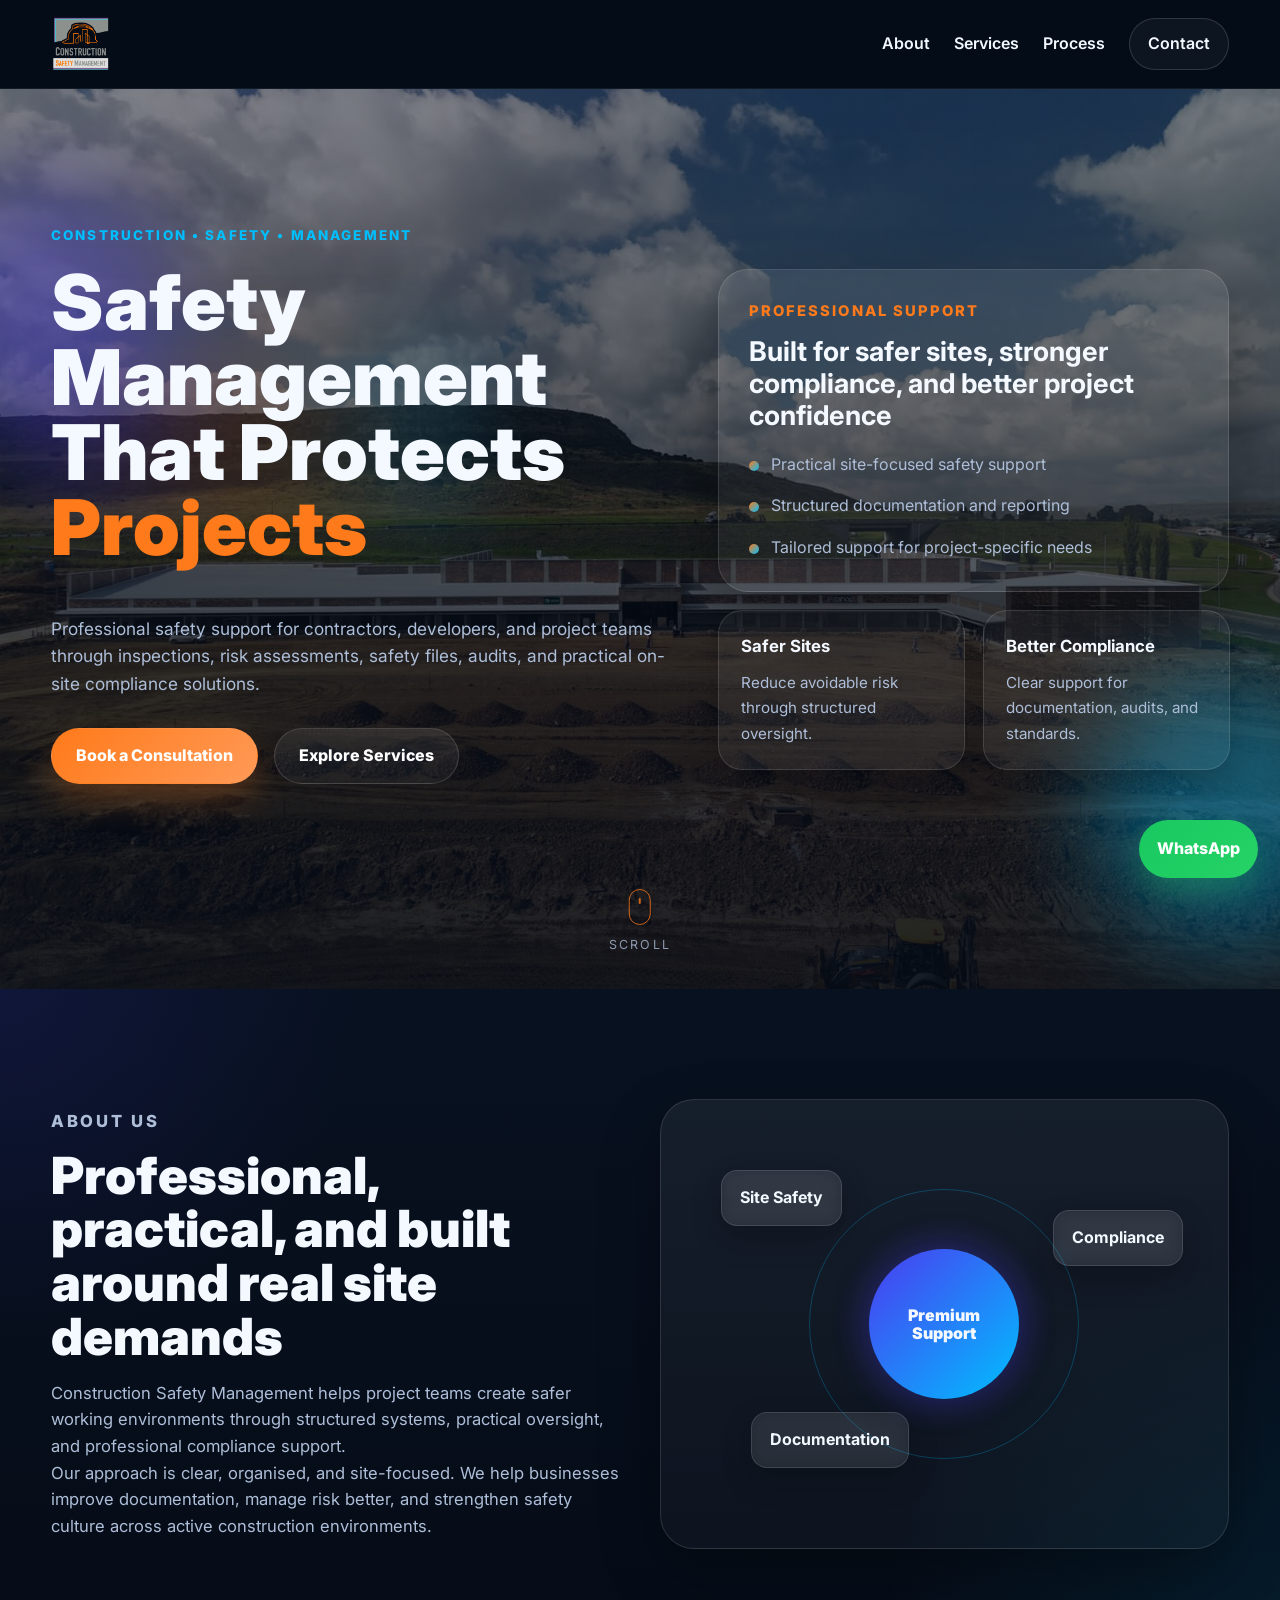
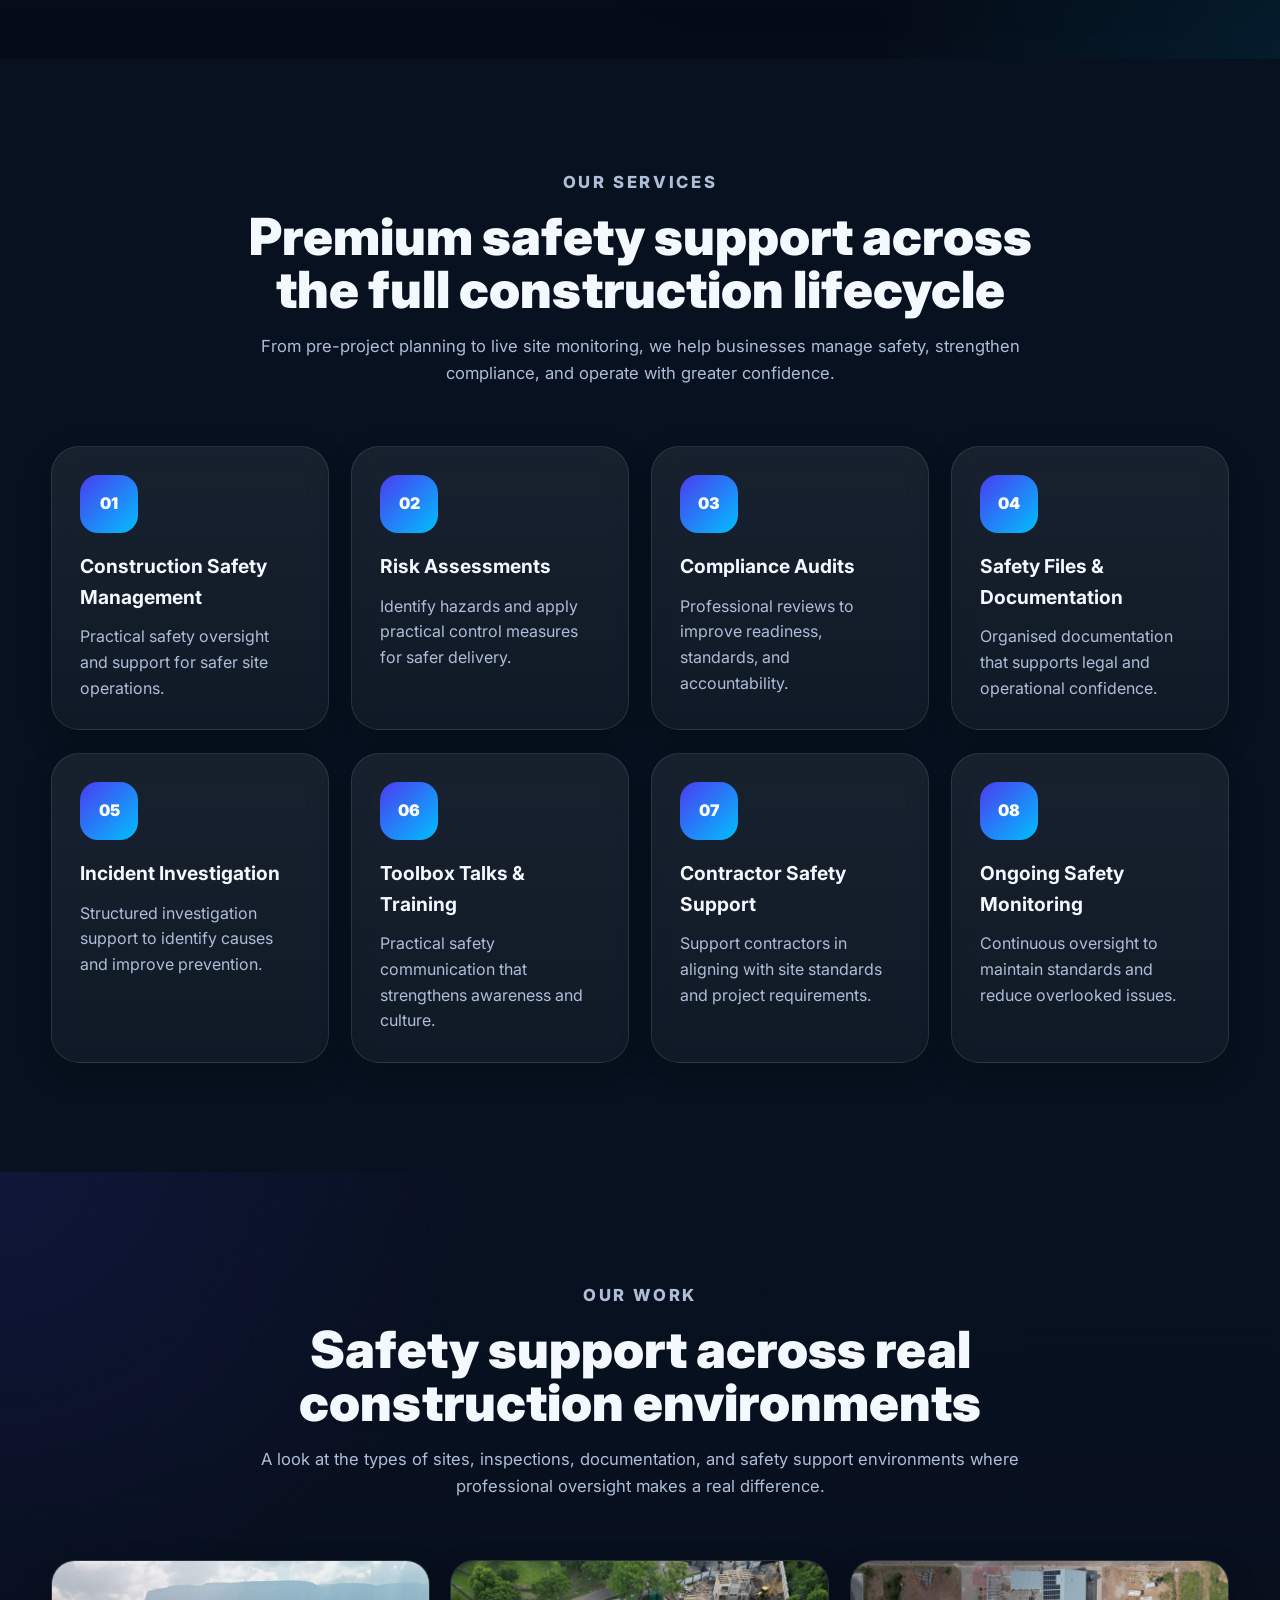
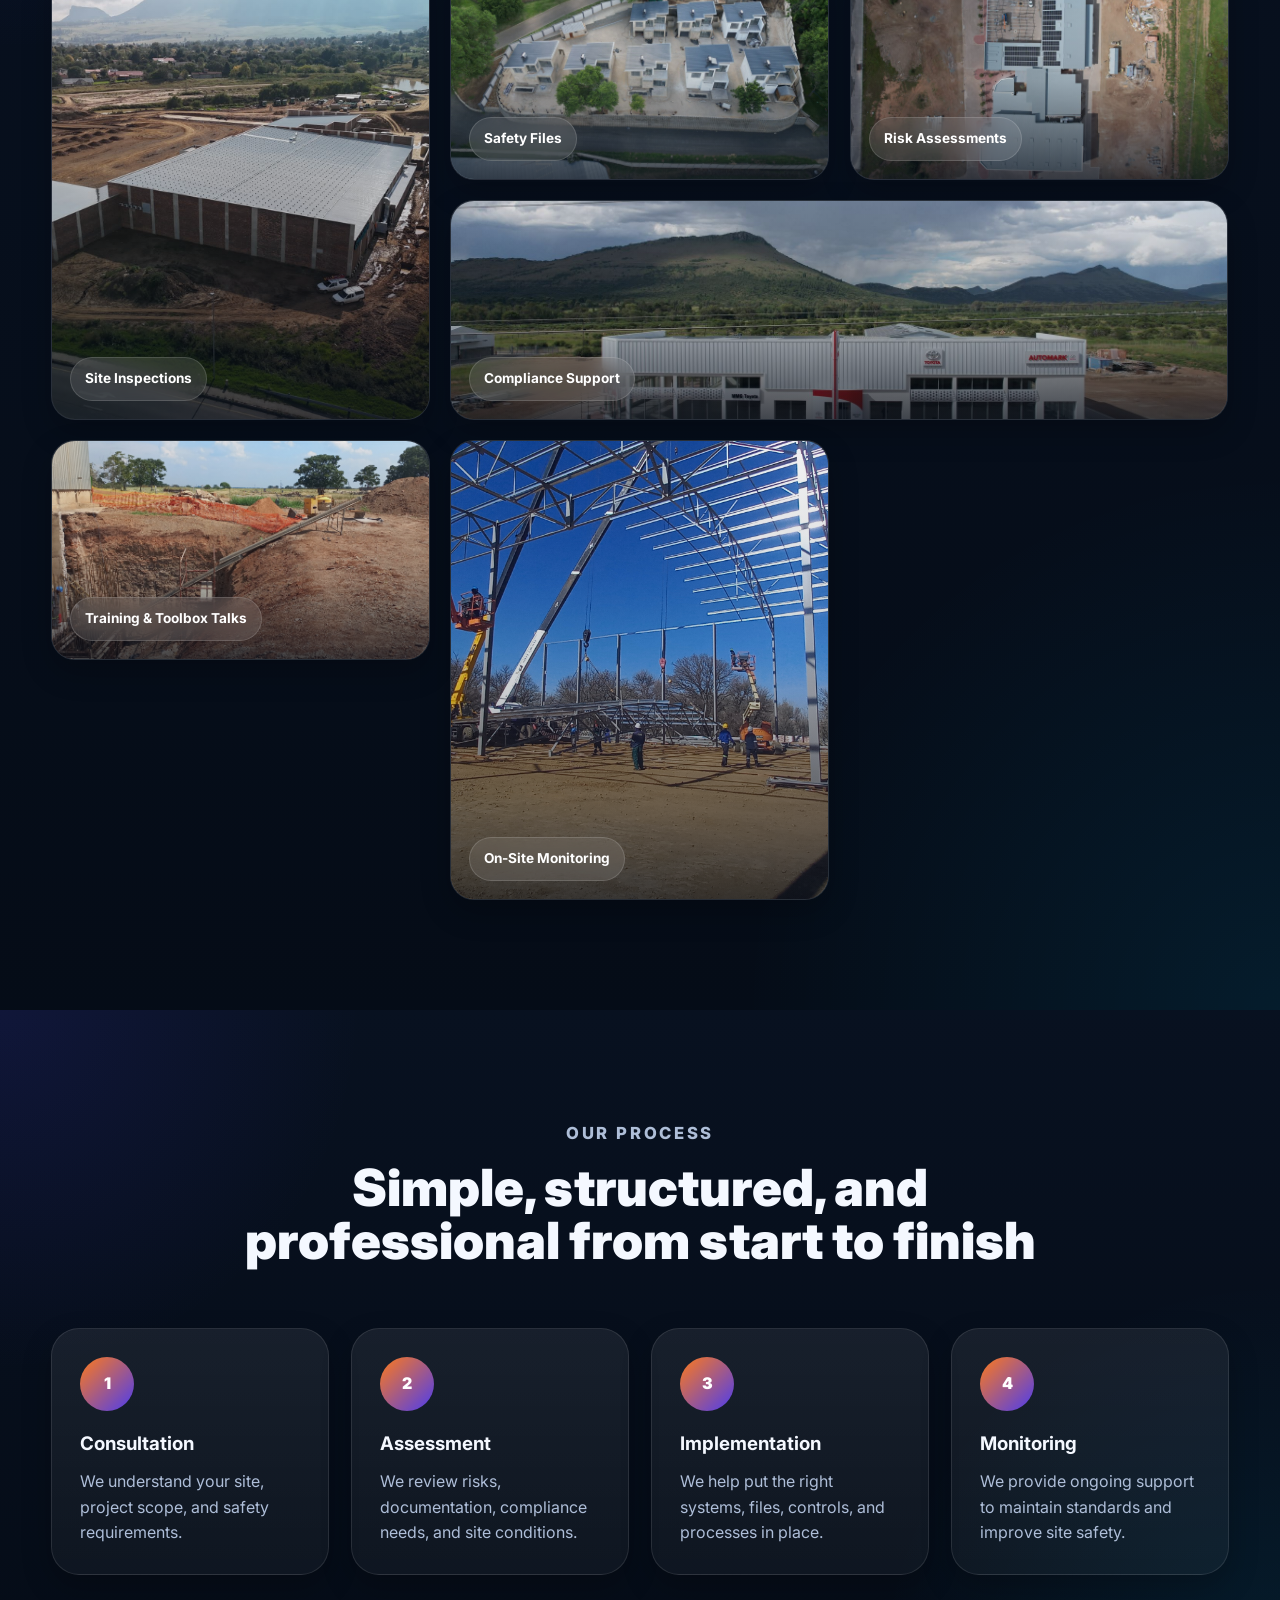
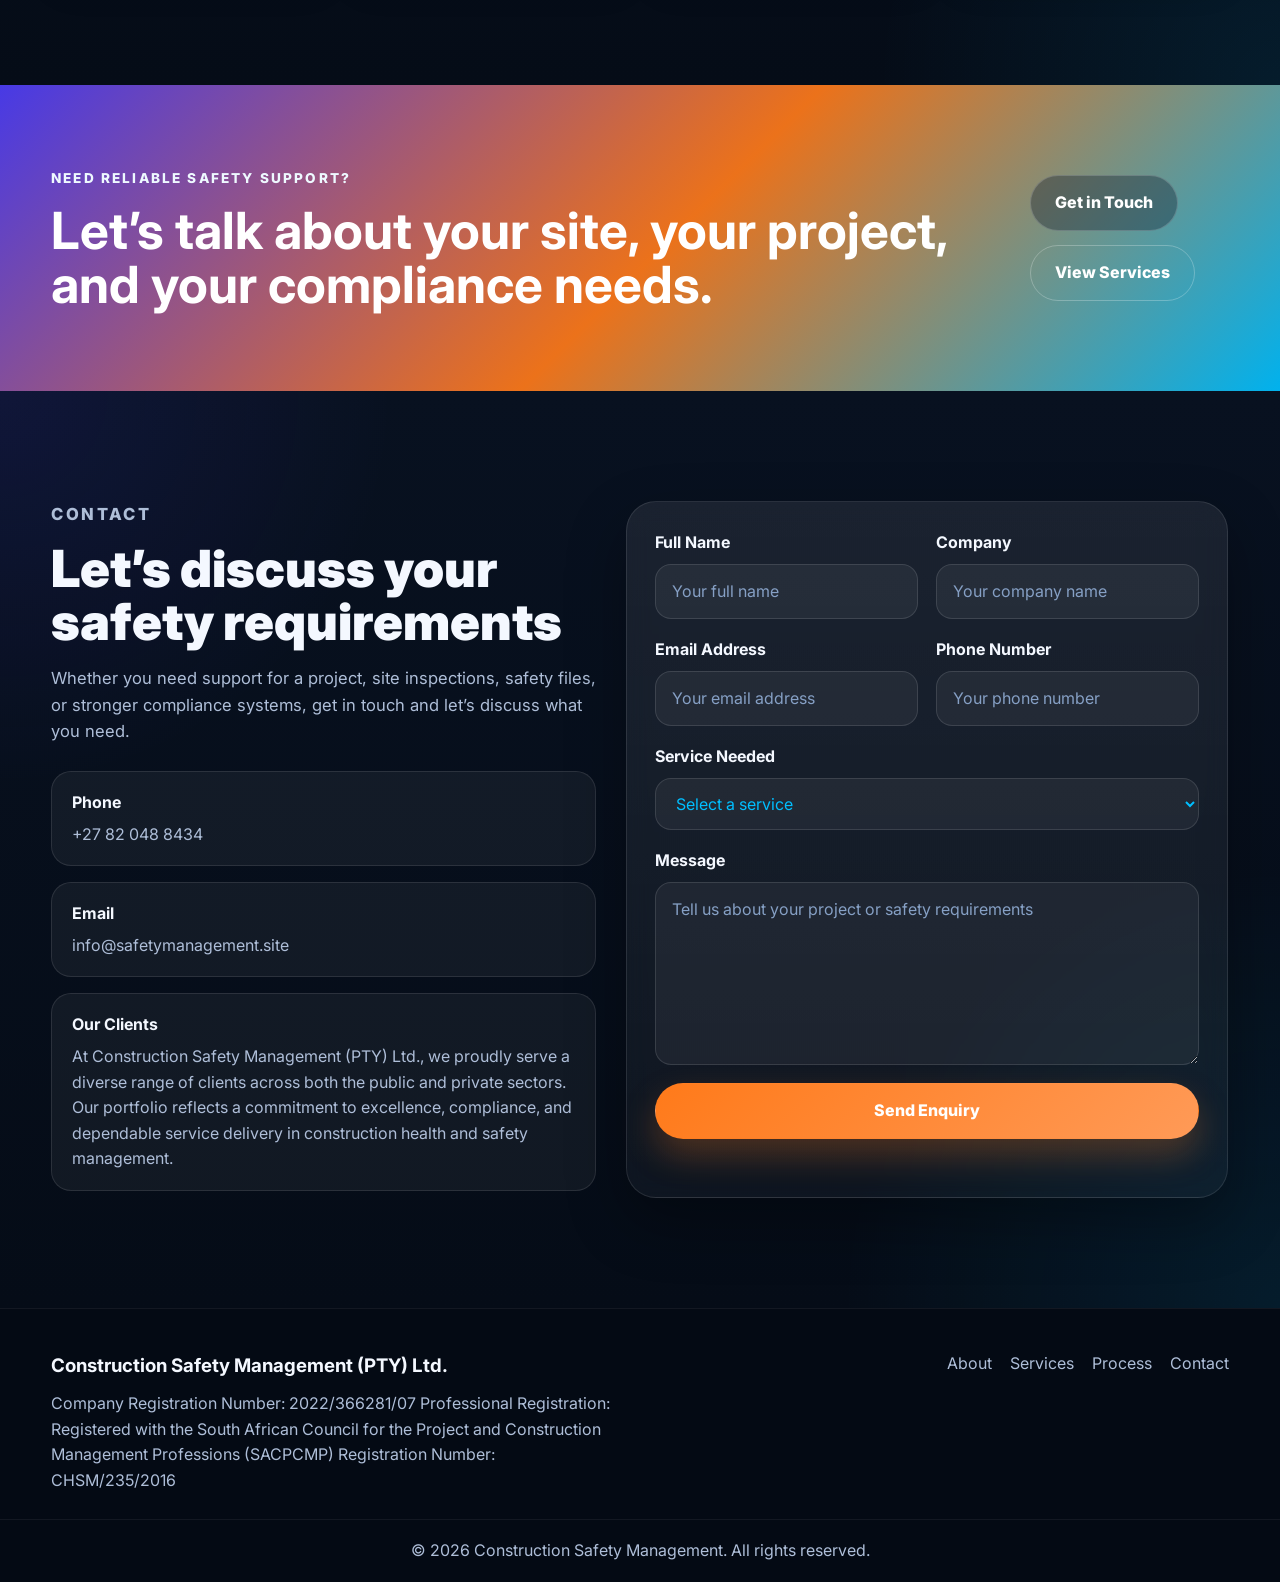
==== index.html @ ec93b706 "Initial website upload" ====
<!DOCTYPE html>
<html lang="en">
<head>
  <!-- =========================================
       BASIC META / SEO
  ========================================== -->
  <meta charset="UTF-8" />
  <meta name="viewport" content="width=device-width, initial-scale=1.0" />

  <title>Construction Safety Management | Professional Safety Support</title>
  <meta
    name="description"
    content="Professional construction safety management, compliance support, risk assessments, audits, safety files, and on-site safety services."
  />
  <meta name="robots" content="index, follow" />

  <meta property="og:title" content="Construction Safety Management" />
  <meta
    property="og:description"
    content="Professional safety support for safer sites, better compliance, and stronger project confidence."
  />
  <meta property="og:type" content="website" />
  <meta property="og:image" content="images/example1.jpg" />

  <meta name="twitter:card" content="summary_large_image" />
  <meta name="twitter:title" content="Construction Safety Management" />
  <meta
    name="twitter:description"
    content="Professional safety support for safer sites, better compliance, and stronger project confidence."
  />
  <meta name="twitter:image" content="images/example1.jpg" />

  <!-- =========================================
       FONTS
  ========================================== -->
  <link rel="preconnect" href="https://fonts.googleapis.com" />
  <link rel="preconnect" href="https://fonts.gstatic.com" crossorigin />
  <link
    href="https://fonts.googleapis.com/css2?family=Inter:wght@400;500;600;700;800;900&display=swap"
    rel="stylesheet"
  />

  <!-- =========================================
       CSS FILES
  ========================================== -->
  <link rel="stylesheet" href="css/base.css" />
  <link rel="stylesheet" href="css/navbar.css" />
  <link rel="stylesheet" href="css/hero.css" />
  <link rel="stylesheet" href="css/sections.css" />
  <link rel="stylesheet" href="css/services.css" />
  <link rel="stylesheet" href="css/contact.css" />
  <link rel="stylesheet" href="css/footer.css" />
</head>
<body>

  <!-- =========================================
       PAGE SCROLL PROGRESS
  ========================================== -->
  <div class="scroll-progress" id="scrollProgress"></div>

  <!-- =========================================
       BACK TO TOP BUTTON
  ========================================== -->
  <button id="backToTop" class="back-to-top" aria-label="Back to top">↑</button>

  <!-- =========================================
       WHATSAPP BUTTON
       CHANGE NUMBER BELOW
  ========================================== -->
  <a
    href="https://wa.me/270000000000"
    class="whatsapp-float"
    target="_blank"
    rel="noopener noreferrer"
    aria-label="Chat on WhatsApp"
  >
    WhatsApp
  </a>

  <!-- =========================================
       NAVBAR
  ========================================== -->
  <header class="navbar">
    <div class="container nav-inner">
      <a href="#home" class="logo">
        <!-- Change to your real logo -->
        <img src="images/logo1.jpg" alt="Construction Safety Management Logo" />
      </a>

      <button class="menu-toggle" aria-label="Open menu">
        <span></span>
        <span></span>
        <span></span>
      </button>

      <nav class="nav-menu">
        <a href="#about">About</a>
        <a href="#services">Services</a>
        <a href="#process">Process</a>
        <a href="#contact" class="nav-cta">Contact</a>
      </nav>
    </div>
  </header>

  <!-- =========================================
       HERO
  ========================================== -->
  <section id="home" class="hero">
    <!-- You can replace hero image later -->
    <img src="images/example13.jpg" class="hero-bg" alt="" />

    <div class="hero-overlay"></div>
    <div class="hero-grid-lines"></div>
    <div class="hero-glow hero-glow-1"></div>
    <div class="hero-glow hero-glow-2"></div>

    <div class="container hero-layout">
      <div class="hero-content reveal-up">
        <p class="hero-eyebrow">Construction • Safety • Management</p>

        <h1 class="hero-title">
        Safety Management That Protects
        <span class="rotate-word-wrap">
            <span class="rotate-word active">People</span>
            <span class="rotate-word">Projects</span>
            <span class="rotate-word">Compliance</span>
            <span class="rotate-word">Standards</span>
        </span>
        </h1>

        <p class="hero-subtitle">
          Professional safety support for contractors, developers, and project teams
          through inspections, risk assessments, safety files, audits, and practical
          on-site compliance solutions.
        </p>

        <div class="hero-actions">
          <a href="#contact" class="btn btn-primary">Book a Consultation</a>
          <a href="#services" class="btn btn-secondary">Explore Services</a>
        </div>
      </div>

      <div class="hero-side reveal-up delay-1">
        <div class="hero-card floating-card">
          <p class="mini-label">Professional support</p>
          <h3>Built for safer sites, stronger compliance, and better project confidence</h3>

          <div class="hero-card-list">
            <div class="hero-card-item">
              <span class="dot"></span>
              <p>Practical site-focused safety support</p>
            </div>
            <div class="hero-card-item">
              <span class="dot"></span>
              <p>Structured documentation and reporting</p>
            </div>
            <div class="hero-card-item">
              <span class="dot"></span>
              <p>Tailored support for project-specific needs</p>
            </div>
          </div>
        </div>

        <div class="hero-mini-cards">
          <div class="mini-card reveal-up delay-2">
            <strong>Safer Sites</strong>
            <span>Reduce avoidable risk through structured oversight.</span>
          </div>

          <div class="mini-card reveal-up delay-3">
            <strong>Better Compliance</strong>
            <span>Clear support for documentation, audits, and standards.</span>
          </div>
        </div>
      </div>
    </div>

    <!-- Scroll indicator -->
    <div class="scroll-indicator">
      <div class="mouse">
        <span class="wheel"></span>
      </div>
      <span class="scroll-text">Scroll</span>
    </div>
  </section>

  <!-- =========================================
       TRUST STRIP
  ========================================== -->


  <!-- =========================================
       ABOUT
  ========================================== -->
  <section id="about" class="section section-dark">
    <div class="container two-col">
      <div class="text-col reveal-left">
        <p class="section-tag">About Us</p>
        <h2>Professional, practical, and built around real site demands</h2>
        <p>
          Construction Safety Management helps project teams create safer working
          environments through structured systems, practical oversight, and
          professional compliance support.
        </p>
        <p>
          Our approach is clear, organised, and site-focused. We help businesses
          improve documentation, manage risk better, and strengthen safety culture
          across active construction environments.
        </p>
      </div>

      <div class="visual-col reveal-right">
        <div class="about-visual">
          <div class="visual-ring"></div>
          <div class="visual-card visual-card-1">Site Safety</div>
          <div class="visual-card visual-card-2">Compliance</div>
          <div class="visual-card visual-card-3">Documentation</div>
          <div class="visual-core">Premium<br />Support</div>
        </div>
      </div>
    </div>
  </section>

  <!-- =========================================
       SERVICES
  ========================================== -->
  <section id="services" class="section">
    <div class="container">
      <div class="section-heading center reveal-up">
        <p class="section-tag">Our Services</p>
        <h2>Premium safety support across the full construction lifecycle</h2>
        <p>
          From pre-project planning to live site monitoring, we help businesses
          manage safety, strengthen compliance, and operate with greater confidence.
        </p>
      </div>

      <div class="services-grid">
        <article class="service-card reveal-up tilt-card">
          <div class="service-number">01</div>
          <h3>Construction Safety Management</h3>
          <p>Practical safety oversight and support for safer site operations.</p>
        </article>

        <article class="service-card reveal-up delay-1 tilt-card">
          <div class="service-number">02</div>
          <h3>Risk Assessments</h3>
          <p>Identify hazards and apply practical control measures for safer delivery.</p>
        </article>

        <article class="service-card reveal-up delay-2 tilt-card">
          <div class="service-number">03</div>
          <h3>Compliance Audits</h3>
          <p>Professional reviews to improve readiness, standards, and accountability.</p>
        </article>

        <article class="service-card reveal-up delay-3 tilt-card">
          <div class="service-number">04</div>
          <h3>Safety Files & Documentation</h3>
          <p>Organised documentation that supports legal and operational confidence.</p>
        </article>

        <article class="service-card reveal-up">
          <div class="service-number">05</div>
          <h3>Incident Investigation</h3>
          <p>Structured investigation support to identify causes and improve prevention.</p>
        </article>

        <article class="service-card reveal-up delay-1">
          <div class="service-number">06</div>
          <h3>Toolbox Talks & Training</h3>
          <p>Practical safety communication that strengthens awareness and culture.</p>
        </article>

        <article class="service-card reveal-up delay-2">
          <div class="service-number">07</div>
          <h3>Contractor Safety Support</h3>
          <p>Support contractors in aligning with site standards and project requirements.</p>
        </article>

        <article class="service-card reveal-up delay-3">
          <div class="service-number">08</div>
          <h3>Ongoing Safety Monitoring</h3>
          <p>Continuous oversight to maintain standards and reduce overlooked issues.</p>
        </article>
      </div>
    </div>
  </section>

    <!-- =========================================
       GALLERY
  ========================================== -->
<section class="section section-dark" id="projects">
  <div class="container">

    <div class="section-heading center reveal-up">
      <p class="section-tag">Our Work</p>
      <h2>Safety support across real construction environments</h2>
      <p>
        A look at the types of sites, inspections, documentation, and safety support
        environments where professional oversight makes a real difference.
      </p>
    </div>

    <div class="masonry-gallery">

      <div class="masonry-item masonry-tall reveal-up">
        <img src="images/project1.jpg" alt="Construction site safety inspection" />
        <div class="masonry-overlay">
          <span>Site Inspections</span>
        </div>
      </div>

      <div class="masonry-item reveal-up delay-1">
        <img src="images/project2.jpg" alt="Safety file and compliance documentation" />
        <div class="masonry-overlay">
          <span>Safety Files</span>
        </div>
      </div>

      <div class="masonry-item reveal-up delay-2">
        <img src="images/project3.jpg" alt="Risk assessment review on site" />
        <div class="masonry-overlay">
          <span>Risk Assessments</span>
        </div>
      </div>

      <div class="masonry-item masonry-wide reveal-up delay-1">
        <img src="images/project4.jpg" alt="On-site compliance support" />
        <div class="masonry-overlay">
          <span>Compliance Support</span>
        </div>
      </div>

      <div class="masonry-item reveal-up delay-2">
        <img src="images/project5.jpg" alt="Toolbox talk and safety briefing" />
        <div class="masonry-overlay">
          <span>Training & Toolbox Talks</span>
        </div>
      </div>

      <div class="masonry-item masonry-tall reveal-up delay-3">
        <img src="images/project6.jpg" alt="Construction site safety monitoring" />
        <div class="masonry-overlay">
          <span>On-Site Monitoring</span>
        </div>
      </div>

    </div>

  </div>
</section>
<!-- =========================================
     IMAGE LIGHTBOX
========================================== -->
<div class="lightbox" id="lightbox">
  <button class="lightbox-close" id="lightboxClose" aria-label="Close image">
    &times;
  </button>

  <div class="lightbox-content">
    <img id="lightboxImage" src="" alt="Expanded project image" />
  </div>
</div>


  <!-- =========================================
       PROCESS
  ========================================== -->
  <section id="process" class="section section-dark">
    <div class="container">
      <div class="section-heading center reveal-up">
        <p class="section-tag">Our Process</p>
        <h2>Simple, structured, and professional from start to finish</h2>
      </div>

      <div class="process-grid">
        <article class="process-card reveal-up">
          <span class="process-step">1</span>
          <h3>Consultation</h3>
          <p>We understand your site, project scope, and safety requirements.</p>
        </article>

        <article class="process-card reveal-up delay-1">
          <span class="process-step">2</span>
          <h3>Assessment</h3>
          <p>We review risks, documentation, compliance needs, and site conditions.</p>
        </article>

        <article class="process-card reveal-up delay-2">
          <span class="process-step">3</span>
          <h3>Implementation</h3>
          <p>We help put the right systems, files, controls, and processes in place.</p>
        </article>

        <article class="process-card reveal-up delay-3">
          <span class="process-step">4</span>
          <h3>Monitoring</h3>
          <p>We provide ongoing support to maintain standards and improve site safety.</p>
        </article>
      </div>
    </div>
  </section>

  <!-- =========================================
       CTA BAND
  ========================================== -->
  <section class="cta-band">
    <div class="container cta-inner">
      <div class="reveal-left">
        <p class="section-tag light">Need reliable safety support?</p>
        <h2>Let’s talk about your site, your project, and your compliance needs.</h2>
      </div>

      <div class="cta-buttons reveal-right">
        <a href="#contact" class="btn btn-dark">Get in Touch</a>
        <a href="#services" class="btn btn-outline-light">View Services</a>
      </div>
    </div>
  </section>

  <!-- =========================================
       CONTACT
  ========================================== -->
  <section id="contact" class="section section-dark">
    <div class="container contact-grid">
      <div class="contact-info reveal-left">
        <p class="section-tag">Contact</p>
        <h2>Let’s discuss your safety requirements</h2>
        <p>
          Whether you need support for a project, site inspections, safety files,
          or stronger compliance systems, get in touch and let’s discuss what you need.
        </p>

        <div class="contact-cards">
          <div class="contact-card">
            <strong>Phone</strong>
            <span>+27 82 048 8434</span>
          </div>
          <div class="contact-card">
            <strong>Email</strong>
            <span>info@safetymanagement.site</span>
          </div>
          <div class="contact-card">
            <strong>Our Clients</strong>
              <span>At Construction Safety Management (PTY) Ltd., 
                    we proudly serve a diverse range of clients across both the public and private sectors.
                    Our portfolio reflects a commitment to excellence, compliance, 
                    and dependable service delivery in construction health and safety management.
              </span>
          </div>
        </div>
      </div>

      <div class="contact-form-wrap reveal-right">
        <form
          class="contact-form"
          id="contactForm"
          action="https://formspree.io/f/mojkrkyk"
          method="POST"
        >
  <input
    type="hidden"
    name="_subject"
    value="New Website Enquiry - Construction Safety Management"
  />

  <input type="hidden" name="_language" value="en" />

  <input
    type="text"
    name="_gotcha"
    class="hidden-field"
    tabindex="-1"
    autocomplete="off"
  />
      <div class="form-row">
        <div class="form-group">
          <label for="name">Full Name</label>
          <input type="text" id="name" name="name" placeholder="Your full name" required />
        </div>

        <div class="form-group">
          <label for="company">Company</label>
          <input type="text" id="company" name="company" placeholder="Your company name" />
        </div>
      </div>

      <div class="form-row">
        <div class="form-group">
          <label for="email">Email Address</label>
          <input type="email" id="email" name="email" placeholder="Your email address" required />
        </div>

        <div class="form-group">
          <label for="phone">Phone Number</label>
          <input type="text" id="phone" name="phone" placeholder="Your phone number" />
        </div>
      </div>

      <div class="form-group">
        <label for="service">Service Needed</label>
        <select id="service" name="service">
          <option value="">Select a service</option>
          <option>Construction Safety Management</option>
          <option>Risk Assessment</option>
          <option>Compliance Audit</option>
          <option>Safety File Support</option>
          <option>Training / Toolbox Talks</option>
          <option>General Enquiry</option>
        </select>
      </div>

      <div class="form-group">
        <label for="message">Message</label>
        <textarea
          id="message"
          name="message"
          rows="6"
          placeholder="Tell us about your project or safety requirements"
          required
        ></textarea>
      </div>

      <button type="submit" class="btn btn-primary full-width" id="submitBtn">
        Send Enquiry
      </button>

      <p class="form-status" id="formStatus" aria-live="polite"></p>
    </form>
      </div>
    </div>
  </section>

  <!-- =========================================
       FOOTER
  ========================================== -->
  <footer class="site-footer">
    <div class="container footer-inner">
      <div>
        <h3>Construction Safety Management (PTY) Ltd.</h3>
        <p>
          Company Registration Number: 2022/366281/07
          Professional Registration: Registered with the South African Council for 
          the Project and Construction Management Professions (SACPCMP)
          Registration Number: CHSM/235/2016
        </p>
      </div>

      <div class="footer-links">
        <a href="#about">About</a>
        <a href="#services">Services</a>
        <a href="#process">Process</a>
        <a href="#contact">Contact</a>
      </div>
    </div>

    <div class="footer-bottom">
      <p>&copy; <span id="year"></span> Construction Safety Management. All rights reserved.</p>
    </div>
  </footer>

  <script src="script.js"></script>
</body>
</html>
---- css/base.css ----
/* =========================================
   RESET / ROOT / GLOBAL
========================================== */
* {
  margin: 0;
  padding: 0;
  box-sizing: border-box;
}

html {
  scroll-behavior: smooth;
}

:root {
  /* Brand palette */
  --indigo: #4b3cf0;
  --pumpkin: #ff7a1a;
  --deep-sky: #00bfff;

  /* Main colors */
  --bg-main: #07111f;
  --bg-dark: #050c17;
  --bg-soft: #0c1830;

  --text-main: #f4f8ff;
  --text-soft: #aebed8;
  --text-muted: #86a0c5;

  --border-soft: rgba(255, 255, 255, 0.12);
  --shadow-soft: 0 12px 30px rgba(0, 0, 0, 0.22);
  --shadow-lg: 0 24px 60px rgba(0, 0, 0, 0.32);

  --radius-sm: 14px;
  --radius-md: 22px;
  --radius-lg: 30px;

  --container-width: 1220px;
}

body {
  font-family: "Inter", sans-serif;
  background: var(--bg-main);
  color: var(--text-main);
  line-height: 1.6;
  overflow-x: hidden;
}

img {
  display: block;
  max-width: 100%;
}

a {
  text-decoration: none;
  color: inherit;
}

button,
input,
textarea,
select {
  font: inherit;
}

.container {
  width: min(92%, var(--container-width));
  margin: 0 auto;
}

.section {
  padding: 110px 0;
  position: relative;
}

.section-dark {
  background:
    radial-gradient(circle at top left, rgba(75, 60, 240, 0.12), transparent 25%),
    radial-gradient(circle at bottom right, rgba(0, 191, 255, 0.09), transparent 28%),
    linear-gradient(180deg, #081120 0%, #050c17 100%);
}

.section-tag {
  display: inline-block;
  margin-bottom: 14px;
  font-size: 0.85rem;
  font-weight: 800;
  letter-spacing: 0.16em;
  text-transform: uppercase;
  color: var(--deep-sky);
}

.section-tag.light {
  color: #eef9ff;
}

.section-heading {
  max-width: 820px;
  margin-bottom: 60px;
}

.section-heading.center {
  text-align: center;
  margin-left: auto;
  margin-right: auto;
}

.section-heading h2,
.text-col h2,
.contact-info h2 {
  font-size: clamp(2.2rem, 4vw, 3.6rem);
  line-height: 1.05;
  margin-bottom: 16px;
  font-weight: 900;
}

.section-heading p,
.text-col p,
.contact-info p {
  color: var(--text-soft);
  font-size: 1.04rem;
}

.scroll-progress {
  position: fixed;
  inset: 0 auto auto 0;
  height: 4px;
  width: 0%;
  z-index: 2000;
  background: linear-gradient(90deg, var(--indigo), var(--pumpkin), var(--deep-sky));
}

/* =========================================
   PREMIUM BUTTONS
========================================== */
.btn {
  position: relative;
  display: inline-flex;
  align-items: center;
  justify-content: center;
  min-height: 56px;
  padding: 0 24px;
  border-radius: 999px;
  font-weight: 800;
  border: 1px solid transparent;
  transition: all 0.28s ease;
  cursor: pointer;
  overflow: hidden;
}

.btn-primary {
  background: linear-gradient(135deg, var(--pumpkin), #ff9a57);
  color: #fff;
  box-shadow: 0 16px 34px rgba(255, 122, 26, 0.26);
}

.btn-primary:hover {
  transform: translateY(-3px);
  box-shadow: 0 22px 44px rgba(255, 122, 26, 0.35);
}

.btn-secondary {
  background: linear-gradient(180deg, rgba(255,255,255,0.08), rgba(255,255,255,0.03));
  border-color: rgba(255,255,255,0.14);
  color: #fff;
}

.btn-secondary:hover {
  transform: translateY(-3px);
  border-color: rgba(0,191,255,0.4);
  box-shadow: 0 12px 28px rgba(0, 191, 255, 0.12);
}

.btn-dark {
  background: rgba(10, 20, 40, 0.34);
  border-color: rgba(255,255,255,0.18);
  color: #fff;
}

.btn-dark:hover {
  transform: translateY(-3px);
  background: rgba(10, 20, 40, 0.52);
}

.btn-outline-light {
  background: transparent;
  border-color: rgba(255,255,255,0.25);
  color: #fff;
}

.btn-outline-light:hover {
  transform: translateY(-3px);
  background: rgba(255,255,255,0.08);
}

.full-width {
  width: 100%;
}

/* =========================================
   FLOATING BUTTONS
========================================== */
.whatsapp-float {
  position: fixed;
  right: 22px;
  bottom: 22px;
  z-index: 999;
  min-height: 58px;
  padding: 0 18px;
  border-radius: 999px;
  display: inline-flex;
  align-items: center;
  justify-content: center;
  font-weight: 800;
  color: #fff;
  background: linear-gradient(135deg, #19c860, #25d366);
  box-shadow: 0 14px 30px rgba(37, 211, 102, 0.28);
  transition: 0.25s ease;
}

.whatsapp-float:hover {
  transform: translateY(-4px) scale(1.03);
}

.back-to-top {
  position: fixed;
  right: 22px;
  bottom: 92px;
  width: 50px;
  height: 50px;
  border: none;
  border-radius: 50%;
  background: linear-gradient(135deg, var(--indigo), var(--deep-sky));
  color: white;
  font-size: 1.2rem;
  cursor: pointer;
  z-index: 998;
  box-shadow: 0 14px 30px rgba(75, 60, 240, 0.28);
  opacity: 0;
  visibility: hidden;
  transform: translateY(10px);
  transition: 0.25s ease;
}

.back-to-top.show {
  opacity: 1;
  visibility: visible;
  transform: translateY(0);
}

.back-to-top:hover {
  transform: translateY(-3px);
}

/* =========================================
   REVEAL ANIMATIONS
========================================== */
.reveal-up,
.reveal-left,
.reveal-right {
  opacity: 0;
  transition: transform 0.8s ease, opacity 0.8s ease;
  will-change: transform, opacity;
}

.reveal-up {
  transform: translateY(40px);
}

.reveal-left {
  transform: translateX(-40px);
}

.reveal-right {
  transform: translateX(40px);
}

.reveal-up.show,
.reveal-left.show,
.reveal-right.show {
  opacity: 1;
  transform: translate(0, 0);
}

.delay-1 { transition-delay: 0.08s; }
.delay-2 { transition-delay: 0.16s; }
.delay-3 { transition-delay: 0.24s; }
.delay-4 { transition-delay: 0.32s; }
.delay-5 { transition-delay: 0.40s; }

@media (max-width: 820px) {
  .section {
    padding: 90px 0;
  }

  .whatsapp-float {
    right: 16px;
    bottom: 16px;
  }

  .back-to-top {
    right: 16px;
    bottom: 84px;
  }
}
---- css/navbar.css ----
/* =========================================
   NAVBAR
========================================== */
.navbar {
  position: sticky;
  top: 0;
  z-index: 1000;
  background: rgba(5, 12, 23, 0.72);
  backdrop-filter: blur(16px);
  border-bottom: 1px solid rgba(255,255,255,0.06);
}

.nav-inner {
  min-height: 88px;
  display: flex;
  align-items: center;
  justify-content: space-between;
  gap: 20px;
}

.logo img {
  height: 58px;
  width: auto;
  object-fit: contain;
}

.nav-menu {
  display: flex;
  align-items: center;
  gap: 24px;
}

.nav-menu a {
  font-weight: 600;
  color: var(--text-main);
  transition: 0.25s ease;
}

.nav-menu a:hover {
  color: var(--deep-sky);
}

.nav-cta {
  padding: 12px 18px;
  border-radius: 999px;
  border: 1px solid rgba(255,255,255,0.14);
  background: rgba(255,255,255,0.04);
}

.menu-toggle {
  display: none;
  width: 46px;
  height: 46px;
  border: none;
  background: transparent;
  cursor: pointer;
}

.menu-toggle span {
  display: block;
  width: 24px;
  height: 2px;
  background: white;
  margin: 5px auto;
  transition: 0.3s ease;
}

@media (max-width: 820px) {
  .menu-toggle {
    display: block;
  }

  .nav-menu {
    position: absolute;
    top: 88px;
    right: 4%;
    width: min(92vw, 320px);
    display: none;
    flex-direction: column;
    align-items: flex-start;
    padding: 18px;
    border-radius: 20px;
    background: rgba(5, 12, 23, 0.96);
    border: 1px solid rgba(255,255,255,0.12);
    box-shadow: var(--shadow-lg);
  }

  .nav-menu.active {
    display: flex;
  }

  .logo img {
    height: 50px;
  }
}
---- css/hero.css ----
/* =========================================
   HERO
========================================== */
.hero {
  position: relative;
  min-height: 100vh;
  overflow: hidden;
  background:
    radial-gradient(circle at 20% 15%, rgba(75, 60, 240, 0.24), transparent 22%),
    radial-gradient(circle at 80% 20%, rgba(255, 122, 26, 0.18), transparent 20%),
    radial-gradient(circle at 70% 75%, rgba(0, 191, 255, 0.15), transparent 24%),
    linear-gradient(180deg, #07111f 0%, #050c17 100%);
}

.hero-title {
  position: relative;
  font-size: clamp(3rem, 6vw, 5.5rem);
  line-height: 0.98;
  font-weight: 900;
  margin-bottom: 22px;
  max-width: 820px;
}

.hero-title::after {
  content: "";
  position: absolute;
  left: -20px;
  top: 20%;
  width: 70%;
  height: 60%;
  background: linear-gradient(
    90deg,
    rgba(75, 60, 240, 0.18),
    rgba(255, 122, 26, 0.16),
    rgba(0, 191, 255, 0.16)
  );
  filter: blur(42px);
  z-index: -1;
  animation: titleGlowMove 6s ease-in-out infinite alternate;
  pointer-events: none;
}

@keyframes titleGlowMove {
  0% {
    transform: translateX(0) translateY(0);
  }
  100% {
    transform: translateX(24px) translateY(-8px);
  }
}

.hero-bg {
  position: absolute;
  inset: 0;
  width: 100%;
  height: 100%;
  object-fit: cover;
  object-position: center;
  z-index: 0;
  opacity: 0.88;
  transform: scale(1.04);
}

.hero-overlay {
  position: absolute;
  inset: 0;
  z-index: 1;
  background:
    linear-gradient(180deg, rgba(5, 12, 23, 0.45), rgba(5, 12, 23, 0.88));
}

.hero-grid-lines {
  position: absolute;
  inset: 0;
  z-index: 2;
  background-image:
    linear-gradient(rgba(255,255,255,0.035) 1px, transparent 1px),
    linear-gradient(90deg, rgba(255,255,255,0.035) 1px, transparent 1px);
  background-size: 44px 44px;
  opacity: 0.14;
  pointer-events: none;
}

.hero-glow {
  position: absolute;
  border-radius: 50%;
  filter: blur(50px);
  opacity: 0.35;
  pointer-events: none;
  z-index: 2;
}

.hero-glow-1 {
  width: 260px;
  height: 260px;
  background: var(--indigo);
  top: 90px;
  left: -90px;
}

.hero-glow-2 {
  width: 280px;
  height: 280px;
  background: var(--deep-sky);
  right: -90px;
  bottom: 40px;
}

.hero-layout {
  position: relative;
  z-index: 3;
  min-height: 100vh;
  display: grid;
  grid-template-columns: 1.1fr 0.9fr;
  gap: 42px;
  align-items: center;
  padding-top: 50px;
  padding-bottom: 90px;
}

.hero-eyebrow {
  color: var(--deep-sky);
  font-size: 0.84rem;
  font-weight: 800;
  letter-spacing: 0.16em;
  text-transform: uppercase;
  margin-bottom: 18px;
}

.hero-title {
  font-size: clamp(3rem, 6vw, 5.5rem);
  line-height: 0.98;
  font-weight: 900;
  margin-bottom: 22px;
  max-width: 820px;
}

/* =========================================
   HERO WORD ROTATION
========================================== */

.rotate-word-wrap {
  position: relative;
  display: inline-block;
  min-width: 11ch;   /* prevents layout jumping */
  height: 1.2em;
  vertical-align: baseline;
}

.rotate-word {
  position: absolute;
  left: 0;
  top: 0;
  opacity: 0;
  transform: translateY(12px);
  transition: opacity 0.5s ease, transform 0.5s ease;
  color: var(--pumpkin);
  white-space: nowrap;
}

.rotate-word.active {
  opacity: 1;
  transform: translateY(0);
  .rotate-word.active {
  opacity: 1;
  transform: translateY(0);
  text-shadow: 0 0 14px rgba(255,122,26,0.4);
}
}

.hero-subtitle {
  max-width: 720px;
  color: var(--text-soft);
  font-size: 1.08rem;
  margin-bottom: 30px;
}

.hero-actions {
  display: flex;
  flex-wrap: wrap;
  gap: 16px;
  margin-bottom: 30px;
}

.hero-trust {
  display: flex;
  flex-wrap: wrap;
  gap: 12px;
}

.hero-trust span {
  padding: 10px 16px;
  border-radius: 999px;
  border: 1px solid rgba(255,255,255,0.12);
  background: rgba(255,255,255,0.05);
  color: var(--text-soft);
  font-size: 0.95rem;
  backdrop-filter: blur(8px);
}

.hero-side {
  display: grid;
  gap: 18px;
}

.hero-card,
.mini-card {
  backdrop-filter: blur(12px);
}

.hero-card {
  position: relative;
  overflow: hidden;
  background:
    linear-gradient(180deg, rgba(255,255,255,0.08), rgba(255,255,255,0.04));
  border: 1px solid rgba(255,255,255,0.12);
  border-radius: var(--radius-lg);
  padding: 30px;
  box-shadow: var(--shadow-lg);
}

.hero-card::before {
  content: "";
  position: absolute;
  top: -20%;
  left: -120%;
  width: 60%;
  height: 140%;
  background: linear-gradient(
    120deg,
    transparent 0%,
    rgba(255, 255, 255, 0.177) 45%,
    rgba(255, 255, 255, 0) 50%,
    rgba(255, 255, 255, 0.177) 55%,
    transparent 100%
  );
  transform: rotate(12deg);
  animation: cardShine 7s ease-in-out infinite;
  pointer-events: none;
}

@keyframes cardShine {
  0% {
    left: -120%;
  }
  45% {
    left: -120%;
  }
  65% {
    left: 140%;
  }
  100% {
    left: 140%;
  }
}

.mini-label {
  color: var(--pumpkin);
  font-size: 0.92rem;
  text-transform: uppercase;
  letter-spacing: 0.14em;
  font-weight: 800;
  margin-bottom: 12px;
}

.hero-card h3 {
  font-size: 1.7rem;
  line-height: 1.18;
  margin-bottom: 20px;
}

.hero-card-list {
  display: grid;
  gap: 16px;
}

.hero-card-item {
  display: flex;
  gap: 12px;
  align-items: flex-start;
}

.hero-card-item p {
  color: var(--text-soft);
}

.dot {
  width: 10px;
  height: 10px;
  border-radius: 50%;
  margin-top: 9px;
  background: linear-gradient(135deg, var(--pumpkin), var(--deep-sky));
  flex-shrink: 0;
}

.hero-mini-cards {
  display: grid;
  grid-template-columns: 1fr 1fr;
  gap: 18px;
}

.mini-card {
  background: rgba(255,255,255,0.05);
  border: 1px solid rgba(255,255,255,0.12);
  border-radius: 24px;
  padding: 22px;
  box-shadow: var(--shadow-soft);
}

.mini-card strong {
  display: block;
  font-size: 1.05rem;
  margin-bottom: 10px;
}

.mini-card span {
  color: var(--text-soft);
  font-size: 0.95rem;
}

.floating-card {
  animation: floatingCard 4.5s ease-in-out infinite;
}

@keyframes floatingCard {
  0%, 100% { transform: translateY(0px); }
  50% { transform: translateY(-8px); }
}

/* =========================================
   SCROLL INDICATOR
========================================== */
.scroll-indicator {
  position: absolute;
  left: 50%;
  bottom: 34px;
  transform: translateX(-50%);
  z-index: 4;
  display: flex;
  flex-direction: column;
  align-items: center;
  gap: 10px;
  opacity: 0.78;
  transition: opacity 0.35s ease;
}

.scroll-indicator.hide {
  opacity: 0;
  pointer-events: none;
}

.mouse {
  width: 22px;
  height: 36px;
  border: 1.5px solid var(--pumpkin);
  border-radius: 14px;
  position: relative;
}

.wheel {
  position: absolute;
  top: 8px;
  left: 50%;
  width: 2px;
  height: 6px;
  background: var(--pumpkin);
  border-radius: 2px;
  transform: translateX(-50%);
  animation: wheelMove 1.8s ease-in-out infinite;
}

.scroll-text {
  font-size: 0.78rem;
  letter-spacing: 0.18em;
  text-transform: uppercase;
  color: var(--text-soft);
}

@keyframes wheelMove {
  0% {
    opacity: 0;
    transform: translate(-50%, 0);
  }
  30% {
    opacity: 1;
  }
  60% {
    opacity: 1;
    transform: translate(-50%, 10px);
  }
  100% {
    opacity: 0;
    transform: translate(-50%, 14px);
  }
}

@media (max-width: 1100px) {
  .hero-layout {
    grid-template-columns: 1fr;
  }
}

@media (max-width: 820px) {
  .hero-layout {
    padding-top: 105px;
    padding-bottom: 80px;
  }

  .hero-title {
    font-size: 2.65rem;
  }

  .typed-wrap {
    min-width: 190px;
  }

  .hero-mini-cards {
    grid-template-columns: 1fr;
  }
}
---- css/sections.css ----
/* =========================================
   TRUST STRIP
========================================== */
.trust-strip {
  padding: 26px 0 10px;
}

.trust-strip-inner {
  display: flex;
  flex-wrap: wrap;
  gap: 14px;
}

.trust-chip {
  padding: 12px 18px;
  border-radius: 999px;
  background: rgba(255,255,255,0.05);
  border: 1px solid rgba(255,255,255,0.1);
  color: var(--text-soft);
}

/* =========================================
   TWO COLUMN ABOUT SECTION
========================================== */
.two-col {
  display: grid;
  grid-template-columns: 1fr 1fr;
  gap: 40px;
  align-items: center;
}

.feature-points {
  margin-top: 28px;
  display: grid;
  grid-template-columns: repeat(2, 1fr);
  gap: 14px;
}

.feature-points div {
  padding: 18px;
  border-radius: 18px;
  background: rgba(255,255,255,0.05);
  border: 1px solid rgba(255,255,255,0.1);
  font-weight: 700;
}

/* =========================================
   ABOUT VISUAL
========================================== */
.about-visual {
  position: relative;
  min-height: 450px;
  border-radius: 34px;
  background:
    radial-gradient(circle at center, rgba(75,60,240,0.18), transparent 30%),
    linear-gradient(180deg, rgba(255,255,255,0.06), rgba(255,255,255,0.03));
  border: 1px solid rgba(255,255,255,0.12);
  overflow: hidden;
  box-shadow: var(--shadow-lg);
}

.visual-ring {
  position: absolute;
  width: 270px;
  height: 270px;
  border: 1px solid rgba(0,191,255,0.25);
  border-radius: 50%;
  top: 50%;
  left: 50%;
  transform: translate(-50%, -50%);
  animation: rotateRing 12s linear infinite;
}

@keyframes rotateRing {
  from { transform: translate(-50%, -50%) rotate(0deg); }
  to { transform: translate(-50%, -50%) rotate(360deg); }
}

.visual-core {
  position: absolute;
  top: 50%;
  left: 50%;
  transform: translate(-50%, -50%);
  width: 150px;
  height: 150px;
  border-radius: 50%;
  display: grid;
  place-items: center;
  text-align: center;
  font-weight: 900;
  line-height: 1.15;
  background: linear-gradient(135deg, var(--indigo), var(--deep-sky));
  box-shadow: 0 0 35px rgba(75, 60, 240, 0.35);
}

.visual-card {
  position: absolute;
  padding: 14px 18px;
  border-radius: 16px;
  background: rgba(255,255,255,0.08);
  border: 1px solid rgba(255,255,255,0.12);
  font-weight: 700;
  box-shadow: var(--shadow-soft);
  backdrop-filter: blur(8px);
}

.visual-card-1 {
  top: 70px;
  left: 60px;
}

.visual-card-2 {
  top: 110px;
  right: 45px;
}

.visual-card-3 {
  bottom: 80px;
  left: 90px;
}

/* =========================================
   MASONRY PROJECT GALLERY
========================================== */

.masonry-gallery {
  display: grid;
  grid-template-columns: repeat(3, 1fr);
  grid-auto-rows: 220px;
  gap: 20px;
}

.masonry-item {
  position: relative;
  overflow: hidden;
  border-radius: 24px;
  border: 1px solid rgba(255,255,255,0.1);
  background: rgba(255,255,255,0.04);
  box-shadow: var(--shadow-soft);
  transition: transform 0.35s ease, box-shadow 0.35s ease;
}

.masonry-item img {
  width: 100%;
  height: 100%;
  object-fit: cover;
  transition: transform 0.45s ease;
}

.masonry-item::after {
  content: "";
  position: absolute;
  inset: 0;
  background:
    linear-gradient(
      180deg,
      rgba(5, 12, 23, 0.05) 0%,
      rgba(5, 12, 23, 0.2) 55%,
      rgba(5, 12, 23, 0.72) 100%
    );
  pointer-events: none;
}

.masonry-overlay {
  position: absolute;
  left: 18px;
  right: 18px;
  bottom: 18px;
  z-index: 2;
}

.masonry-overlay span {
  display: inline-block;
  padding: 10px 14px;
  border-radius: 999px;
  font-size: 0.85rem;
  font-weight: 700;
  color: white;
  background: rgba(255,255,255,0.1);
  border: 1px solid rgba(255,255,255,0.14);
  backdrop-filter: blur(10px);
}

.masonry-item:hover {
  transform: translateY(-6px);
  box-shadow: 0 20px 42px rgba(0,0,0,0.3);
}

.masonry-item:hover img {
  transform: scale(1.06);
}

/* Size variations */
.masonry-tall {
  grid-row: span 2;
}

.masonry-wide {
  grid-column: span 2;
}

/* Responsive */
@media (max-width: 1000px) {
  .masonry-gallery {
    grid-template-columns: repeat(2, 1fr);
    grid-auto-rows: 220px;
  }

  .masonry-wide {
    grid-column: span 2;
  }
}

@media (max-width: 680px) {
  .masonry-gallery {
    grid-template-columns: 1fr;
    grid-auto-rows: 240px;
  }

  .masonry-tall,
  .masonry-wide {
    grid-column: span 1;
    grid-row: span 1;
  }
}

/* =========================================
   LIGHTBOX
========================================== */

.lightbox {
  position: fixed;
  inset: 0;
  z-index: 3000;

  display: flex;
  align-items: center;
  justify-content: center;

  padding: 30px;

  background: rgba(4, 10, 20, 0.88);
  backdrop-filter: blur(12px);

  opacity: 0;
  visibility: hidden;
  transition: opacity 0.3s ease, visibility 0.3s ease;
}

.lightbox.active {
  opacity: 1;
  visibility: visible;
}

.lightbox-content {
  position: relative;
  max-width: min(1100px, 92vw);
  max-height: 88vh;
  transform: scale(0.92);
  transition: transform 0.3s ease;
}

.lightbox.active .lightbox-content {
  transform: scale(1);
}

.lightbox-content img {
  display: block;
  width: auto;
  max-width: 100%;
  max-height: 88vh;
  border-radius: 24px;
  border: 1px solid rgba(255,255,255,0.12);
  box-shadow: 0 25px 70px rgba(0, 0, 0, 0.45);
}

.lightbox-close {
  position: absolute;
  top: 24px;
  right: 24px;
  z-index: 5;

  width: 52px;
  height: 52px;
  border: none;
  border-radius: 50%;

  display: grid;
  place-items: center;

  font-size: 2rem;
  line-height: 1;
  color: white;
  cursor: pointer;

  background: rgba(255,255,255,0.08);
  border: 1px solid rgba(255,255,255,0.14);
  backdrop-filter: blur(10px);

  transition: transform 0.25s ease, background 0.25s ease;
}

.lightbox-close:hover {
  transform: scale(1.08);
  background: rgba(255,255,255,0.14);
}

/* Make gallery items clickable */
.masonry-item {
  cursor: pointer;
}

@media (max-width: 680px) {
  .lightbox {
    padding: 18px;
  }

  .lightbox-close {
    top: 16px;
    right: 16px;
    width: 46px;
    height: 46px;
    font-size: 1.8rem;
  }

  .lightbox-content img {
    border-radius: 18px;
  }
}


/* =========================================
   PROCESS
========================================== */
.process-grid {
  display: grid;
  grid-template-columns: repeat(4, 1fr);
  gap: 22px;
}

.process-card {
  background:
    linear-gradient(180deg, rgba(255,255,255,0.07), rgba(255,255,255,0.04));
  border: 1px solid rgba(255,255,255,0.1);
  border-radius: 28px;
  padding: 28px;
  box-shadow: var(--shadow-soft);
  transition: 0.3s ease;
}

.process-card:hover {
  transform: translateY(-6px);
}

.process-step {
  width: 54px;
  height: 54px;
  border-radius: 50%;
  display: grid;
  place-items: center;
  margin-bottom: 18px;
  font-weight: 900;
  color: white;
  background: linear-gradient(135deg, var(--pumpkin), var(--indigo));
}

.process-card h3 {
  margin-bottom: 10px;
}

.process-card p {
  color: var(--text-soft);
}

/* =========================================
   CTA BAND
========================================== */
.cta-band {
  padding: 80px 0;
  background:
    linear-gradient(135deg, rgba(75,60,240,0.95), rgba(255,122,26,0.92) 52%, rgba(0,191,255,0.92));
}

.cta-inner {
  display: flex;
  justify-content: space-between;
  align-items: center;
  gap: 26px;
}

.cta-band h2 {
  font-size: clamp(2rem, 4vw, 3.2rem);
  line-height: 1.05;
  color: white;
}

.cta-buttons {
  display: flex;
  flex-wrap: wrap;
  gap: 14px;
}

@media (max-width: 1100px) {
  .two-col {
    grid-template-columns: 1fr;
  }

  .process-grid {
    grid-template-columns: repeat(2, 1fr);
  }
}

@media (max-width: 820px) {
  .feature-points,
  .process-grid {
    grid-template-columns: 1fr;
  }

  .cta-inner {
    flex-direction: column;
    align-items: flex-start;
  }
}
---- css/services.css ----
/* =========================================
   SERVICES
========================================== */
.services-grid {
  display: grid;
  grid-template-columns: repeat(4, 1fr);
  gap: 22px;
}

.service-card {
  position: relative;
  background:
    linear-gradient(180deg, rgba(255,255,255,0.07), rgba(255,255,255,0.04));
  border: 1px solid rgba(255,255,255,0.1);
  border-radius: 28px;
  padding: 28px;
  transition: transform 0.3s ease, border-color 0.3s ease, box-shadow 0.3s ease;
  box-shadow: var(--shadow-soft);
  backdrop-filter: blur(12px);
}

.service-card::after {
  content: "";
  position: absolute;
  inset: 0;
  border-radius: 28px;
  padding: 1px;
  background: linear-gradient(
    135deg,
    rgba(75,60,240,0.35),
    rgba(255,122,26,0.22),
    rgba(0,191,255,0.25)
  );
  -webkit-mask:
    linear-gradient(#fff 0 0) content-box,
    linear-gradient(#fff 0 0);
  -webkit-mask-composite: xor;
          mask-composite: exclude;
  opacity: 0;
  transition: 0.3s ease;
}

.service-card:hover {
  transform: translateY(-8px);
  border-color: rgba(0,191,255,0.22);
  box-shadow: 0 22px 44px rgba(0,0,0,0.28);
  background:
linear-gradient(
180deg,
rgba(255,255,255,0.10),
rgba(255,255,255,0.05)
);
}

.service-card:hover::after {
  opacity: 1;
}

.service-number {
  width: 58px;
  height: 58px;
  display: grid;
  place-items: center;
  border-radius: 18px;
  margin-bottom: 18px;
  font-weight: 900;
  color: white;
  background: linear-gradient(135deg, var(--indigo), var(--deep-sky));
  transition: transform 0.25s ease;
}

.service-card:hover .service-number {
  transform: scale(1.08) rotate(-3deg);
}

.service-card h3 {
  font-size: 1.2rem;
  margin-bottom: 12px;
}

.service-card p {
  color: var(--text-soft);
}

@media (max-width: 1100px) {
  .services-grid {
    grid-template-columns: repeat(2, 1fr);
  }
}

@media (max-width: 820px) {
  .services-grid {
    grid-template-columns: 1fr;
  }
}
---- css/contact.css ----
/* =========================================
   CONTACT
========================================== */
.contact-grid {
  display: grid;
  grid-template-columns: 0.95fr 1.05fr;
  gap: 30px;
  align-items: start;
}

.contact-cards {
  display: grid;
  gap: 16px;
  margin-top: 26px;
}

.contact-card {
  padding: 18px 20px;
  background: rgba(255,255,255,0.05);
  border: 1px solid rgba(255,255,255,0.1);
  border-radius: 20px;
  backdrop-filter: blur(12px);
}

.contact-card strong {
  display: block;
  margin-bottom: 6px;
}

.contact-card span {
  color: var(--text-soft);
}

.contact-form-wrap {
  padding: 28px;
  border-radius: 30px;
  background:
    linear-gradient(180deg, rgba(255,255,255,0.08), rgba(255,255,255,0.04));
  border: 1px solid rgba(255,255,255,0.1);
  box-shadow: var(--shadow-lg);
  backdrop-filter: blur(12px);
}

.contact-form {
  display: grid;
  gap: 18px;
}

.form-row {
  display: grid;
  grid-template-columns: 1fr 1fr;
  gap: 18px;
}

.form-group {
  display: grid;
  gap: 8px;
}

.form-group label {
  font-weight: 700;
}

.form-group input,
.form-group textarea,
.form-group select {
  width: 100%;
  border-radius: 16px;
  border: 1px solid rgba(255,255,255,0.12);
  padding: 14px 16px;
  color: var(--deep-sky);
  background: rgba(255,255,255,0.05);
  outline: none;
  transition: 0.25s ease;
}

.form-group input::placeholder,
.form-group textarea::placeholder {
  color: var(--text-muted);
}

.form-group input:focus,
.form-group textarea:focus,
.form-group select:focus {
  border-color: var(--deep-sky);
  box-shadow: 0 0 0 4px rgba(0,191,255,0.1);
}

.hidden-field {
  position: absolute;
  left: -9999px;
  opacity: 0;
  pointer-events: none;
}

.form-status {
  margin-top: 12px;
  font-weight: 600;
  color: var(--text-soft);
}

@media (max-width: 1100px) {
  .contact-grid {
    grid-template-columns: 1fr;
  }
}

@media (max-width: 820px) {
  .form-row {
    grid-template-columns: 1fr;
  }
}
---- css/footer.css ----
/* =========================================
   FOOTER
========================================== */
.site-footer {
  background: #040a14;
  border-top: 1px solid rgba(255,255,255,0.06);
}

.footer-inner {
  display: flex;
  justify-content: space-between;
  gap: 30px;
  padding: 42px 0 26px;
}

.footer-inner h3 {
  margin-bottom: 10px;
}

.footer-inner p {
  color: var(--text-soft);
  max-width: 560px;
}

.footer-links {
  display: flex;
  flex-wrap: wrap;
  gap: 18px;
  align-items: flex-start;
}

.footer-links a {
  color: var(--text-soft);
}

.footer-links a:hover {
  color: var(--deep-sky);
}

.footer-bottom {
  text-align: center;
  border-top: 1px solid rgba(255,255,255,0.06);
  padding: 18px 0;
  color: var(--text-soft);
}

@media (max-width: 820px) {
  .footer-inner {
    flex-direction: column;
    align-items: flex-start;
  }
}
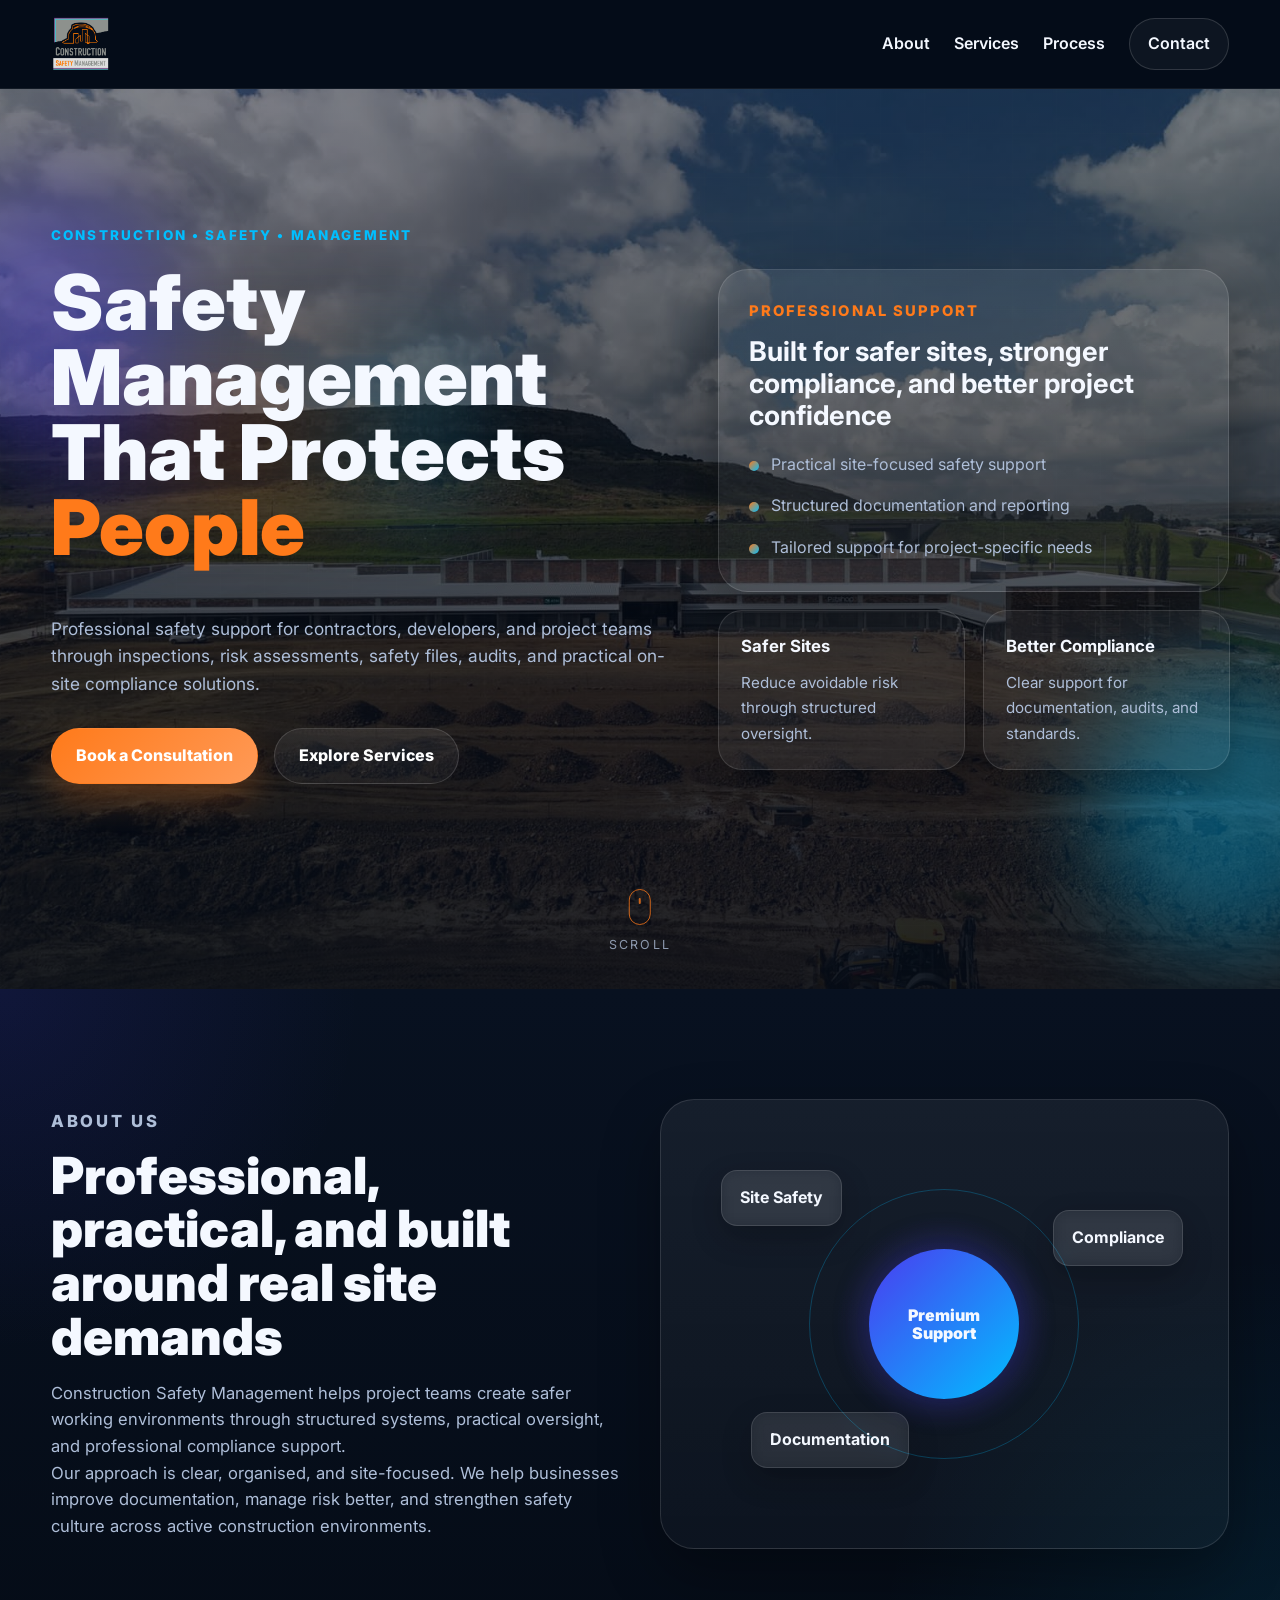
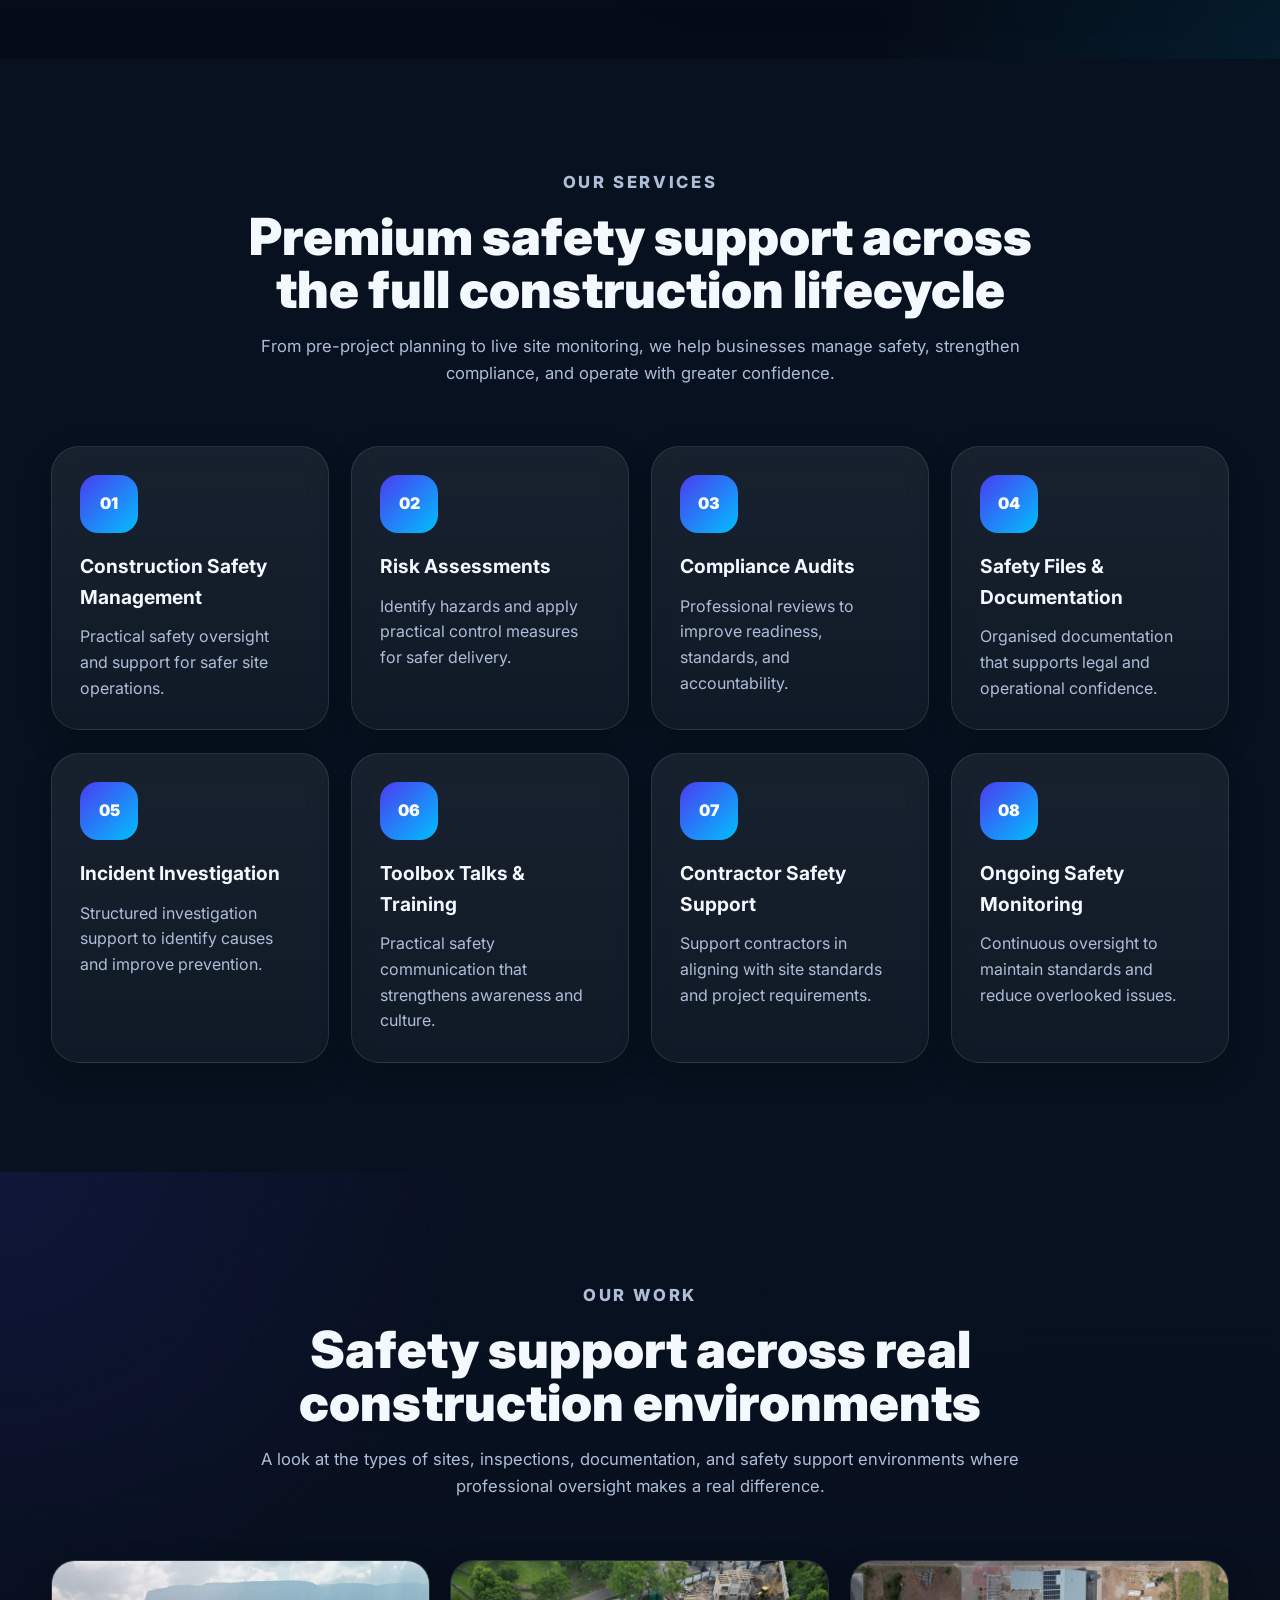
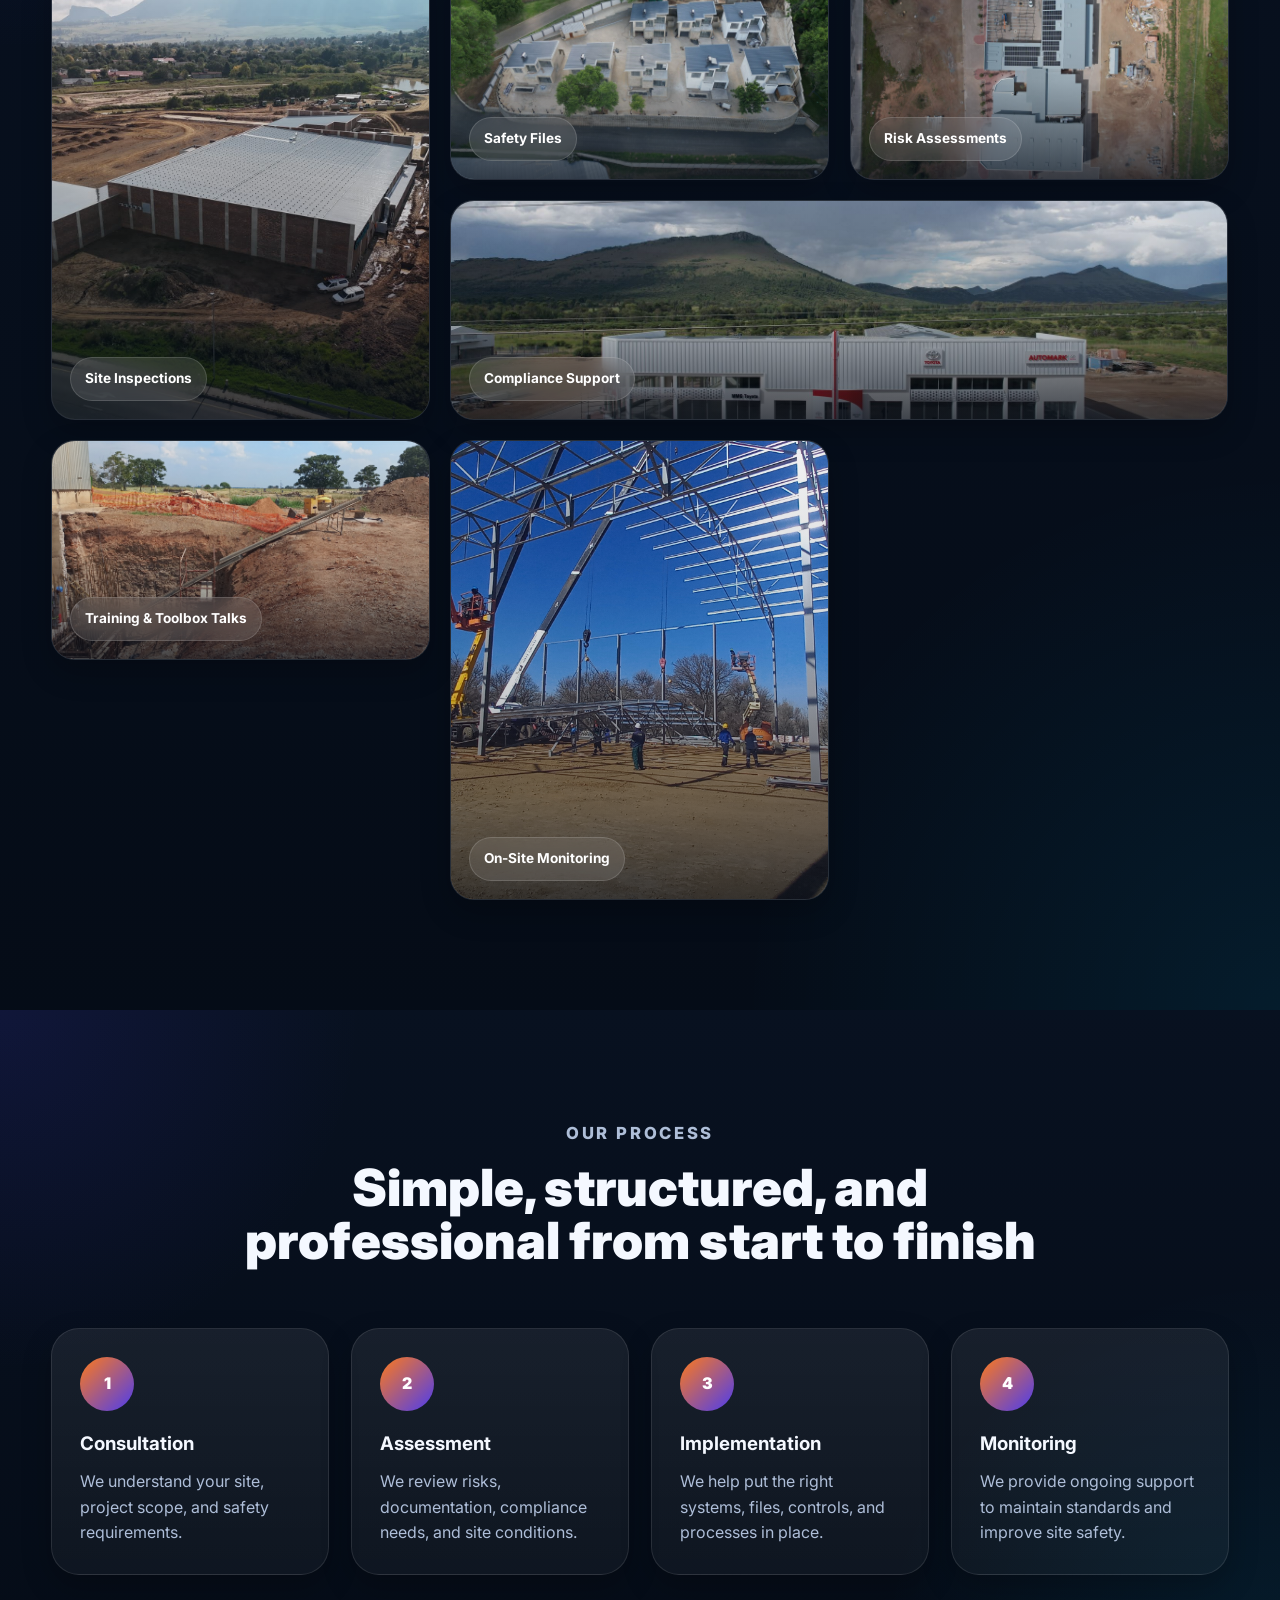
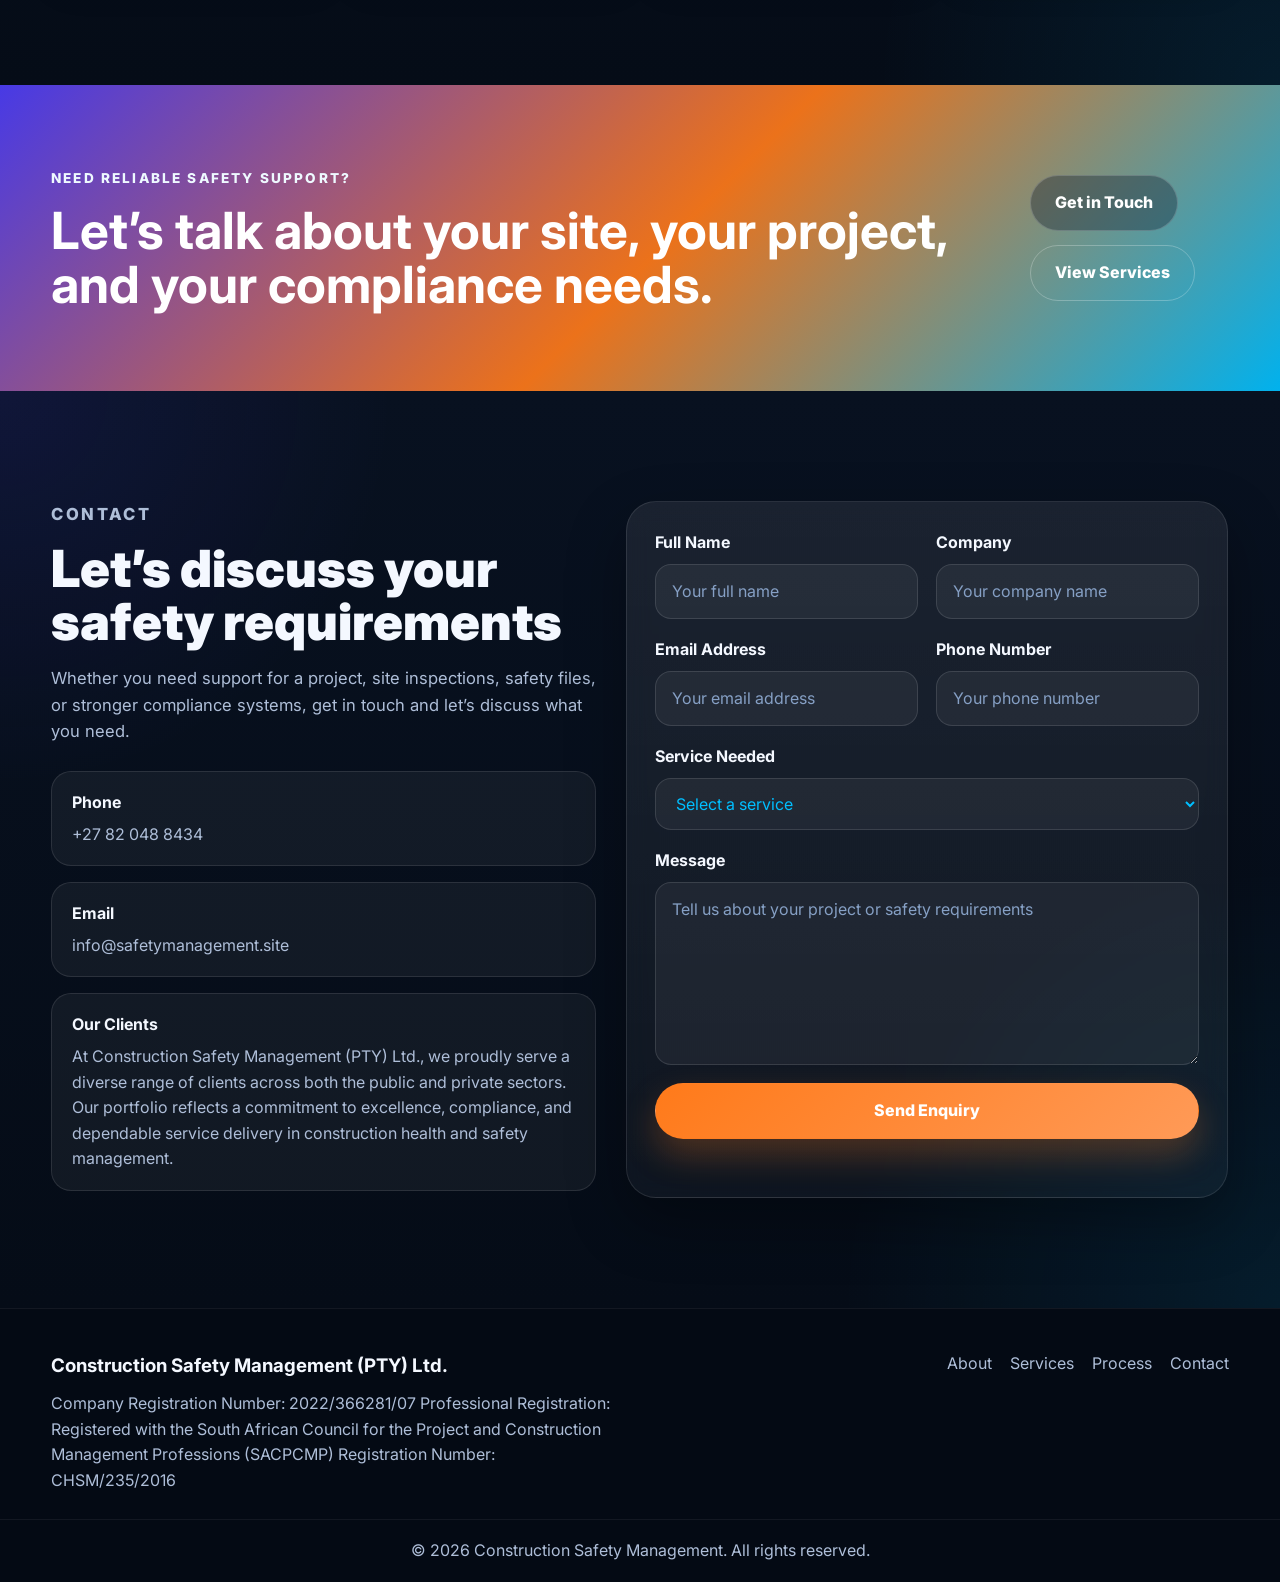
==== commit a819cb9b: "WhatsApp button update" ====
--- a/index.html
+++ b/index.html
@@ -50,6 +50,7 @@
   <link rel="stylesheet" href="css/services.css" />
   <link rel="stylesheet" href="css/contact.css" />
   <link rel="stylesheet" href="css/footer.css" />
+  <link rel="stylesheet" href="whatsapp-button/whatsapp-button.css" />
 </head>
 <body>
 
@@ -65,17 +66,63 @@
 
   <!-- =========================================
        WHATSAPP BUTTON
-       CHANGE NUMBER BELOW
-  ========================================== -->
-  <a
-    href="https://wa.me/270000000000"
-    class="whatsapp-float"
-    target="_blank"
-    rel="noopener noreferrer"
-    aria-label="Chat on WhatsApp"
-  >
-    WhatsApp
-  </a>
+      WhatsApp Floating Component
+  ========================================== -->
+
+      <div
+        class="wa-widget"
+        data-phone="27820488434"
+        data-message="Hi, I want to book."
+        data-title="Chat with us"
+        data-subtitle="We usually reply as soon as possible."
+        data-button-label="WhatsApp us"
+        data-delay="3000"
+      >
+        <!-- Floating Button -->
+        <button class="wa-float-btn" aria-label="Open WhatsApp chat preview" type="button">
+          <span class="wa-pulse-ring"></span>
+
+          <svg viewBox="0 0 32 32" class="wa-icon" aria-hidden="true">
+            <path d="M16 0C7.163 0 0 7.163 0 16c0 2.822.738 5.588 2.14 8.028L0 32l8.228-2.111A15.931 15.931 0 0 0 16 32c8.837 0 16-7.163 16-16S24.837 0 16 0zm0 29.333c-2.37 0-4.69-.622-6.732-1.802l-.48-.278-4.885 1.253 1.304-4.76-.313-.494A13.238 13.238 0 0 1 2.667 16C2.667 8.648 8.648 2.667 16 2.667S29.333 8.648 29.333 16 23.352 29.333 16 29.333zm7.208-9.739c-.394-.197-2.329-1.148-2.69-1.279-.361-.131-.624-.197-.886.197-.263.394-1.017 1.279-1.247 1.542-.23.263-.46.296-.854.099-.394-.197-1.665-.614-3.171-1.958-1.172-1.046-1.963-2.338-2.193-2.732-.23-.394-.024-.607.173-.803.177-.177.394-.46.591-.689.197-.23.263-.394.394-.657.131-.263.066-.493-.033-.689-.099-.197-.886-2.135-1.214-2.923-.321-.771-.647-.666-.886-.678l-.755-.013c-.263 0-.689.099-1.05.493-.361.394-1.378 1.345-1.378 3.283 0 1.938 1.411 3.81 1.608 4.073.197.263 2.779 4.242 6.731 5.949.94.407 1.673.649 2.245.83.943.3 1.8.258 2.478.157.756-.113 2.329-.951 2.657-1.87.328-.919.328-1.706.23-1.87-.099-.164-.361-.263-.755-.46z"/>
+          </svg>
+        </button>
+
+        <!-- Chat Preview Card -->
+        <div class="wa-popup" aria-hidden="true">
+          <div class="wa-popup-header">
+            <div class="wa-popup-avatar">
+              <svg viewBox="0 0 32 32" class="wa-popup-icon" aria-hidden="true">
+                <path d="M16 0C7.163 0 0 7.163 0 16c0 2.822.738 5.588 2.14 8.028L0 32l8.228-2.111A15.931 15.931 0 0 0 16 32c8.837 0 16-7.163 16-16S24.837 0 16 0zm0 29.333c-2.37 0-4.69-.622-6.732-1.802l-.48-.278-4.885 1.253 1.304-4.76-.313-.494A13.238 13.238 0 0 1 2.667 16C2.667 8.648 8.648 2.667 16 2.667S29.333 8.648 29.333 16 23.352 29.333 16 29.333z"/>
+              </svg>
+            </div>
+
+            <div class="wa-popup-meta">
+              <h4 class="wa-popup-title">Chat with us</h4>
+              <p class="wa-popup-subtitle">We usually reply as soon as possible.</p>
+            </div>
+
+            <button class="wa-close-btn" type="button" aria-label="Close WhatsApp preview">
+              &times;
+            </button>
+          </div>
+
+          <div class="wa-popup-body">
+            <div class="wa-message-bubble">
+              Hi there 👋<br />
+              How can we help you today?
+            </div>
+          </div>
+
+          <div class="wa-popup-footer">
+            <a class="wa-chat-link" href="#" target="_blank" rel="noopener noreferrer">
+              <svg viewBox="0 0 32 32" class="wa-chat-link-icon" aria-hidden="true">
+                <path d="M16 0C7.163 0 0 7.163 0 16c0 2.822.738 5.588 2.14 8.028L0 32l8.228-2.111A15.931 15.931 0 0 0 16 32c8.837 0 16-7.163 16-16S24.837 0 16 0zm0 29.333c-2.37 0-4.69-.622-6.732-1.802l-.48-.278-4.885 1.253 1.304-4.76-.313-.494A13.238 13.238 0 0 1 2.667 16C2.667 8.648 8.648 2.667 16 2.667S29.333 8.648 29.333 16 23.352 29.333 16 29.333zm7.208-9.739c-.394-.197-2.329-1.148-2.69-1.279-.361-.131-.624-.197-.886.197-.263.394-1.017 1.279-1.247 1.542-.23.263-.46.296-.854.099-.394-.197-1.665-.614-3.171-1.958-1.172-1.046-1.963-2.338-2.193-2.732-.23-.394-.024-.607.173-.803.177-.177.394-.46.591-.689.197-.23.263-.394.394-.657.131-.263.066-.493-.033-.689-.099-.197-.886-2.135-1.214-2.923-.321-.771-.647-.666-.886-.678l-.755-.013c-.263 0-.689.099-1.05.493-.361.394-1.378 1.345-1.378 3.283 0 1.938 1.411 3.81 1.608 4.073.197.263 2.779 4.242 6.731 5.949.94.407 1.673.649 2.245.83.943.3 1.8.258 2.478.157.756-.113 2.329-.951 2.657-1.87.328-.919.328-1.706.23-1.87-.099-.164-.361-.263-.755-.46z"/>
+              </svg>
+              <span class="wa-chat-link-text">Start chat</span>
+            </a>
+          </div>
+        </div>
+      </div>
 
   <!-- =========================================
        NAVBAR
@@ -561,5 +608,6 @@
   </footer>
 
   <script src="script.js"></script>
+  <script src="whatsapp-button/whatsapp-button.js"></script>
 </body>
 </html>
--- a/whatsapp-button/whatsapp-button.css
+++ b/whatsapp-button/whatsapp-button.css
@@ -0,0 +1,263 @@
+/* =========================================
+   WhatsApp Floating Widget
+   Reusable component for all projects
+========================================= */
+
+.wa-widget {
+  --wa-green: #25d366;
+  --wa-green-dark: #1faa52;
+  --wa-black: #111111;
+  --wa-white: #ffffff;
+  --wa-shadow: 0 10px 30px rgba(0, 0, 0, 0.18);
+  --wa-soft-shadow: 0 12px 40px rgba(0, 0, 0, 0.14);
+  --wa-border: rgba(255, 255, 255, 0.18);
+
+  position: fixed;
+  right: 20px;
+  bottom: 20px;
+  z-index: 9999;
+  opacity: 0;
+  visibility: hidden;
+  transform: translateY(18px);
+  transition: opacity 0.4s ease, transform 0.4s ease, visibility 0.4s ease;
+  font-family: Arial, Helvetica, sans-serif;
+}
+
+.wa-widget.wa-visible {
+  opacity: 1;
+  visibility: visible;
+  transform: translateY(0);
+}
+
+/* Floating Button */
+.wa-float-btn {
+  position: relative;
+  width: 62px;
+  height: 62px;
+  border: none;
+  border-radius: 50%;
+  background: var(--wa-green);
+  display: flex;
+  align-items: center;
+  justify-content: center;
+  cursor: pointer;
+  box-shadow: var(--wa-shadow);
+  transition: transform 0.25s ease, box-shadow 0.25s ease, background 0.25s ease;
+}
+
+.wa-float-btn:hover {
+  transform: translateY(-2px) scale(1.04);
+  box-shadow: 0 14px 34px rgba(37, 211, 102, 0.35);
+  background: var(--wa-green-dark);
+}
+
+.wa-float-btn:focus-visible,
+.wa-close-btn:focus-visible,
+.wa-chat-link:focus-visible {
+  outline: 2px solid #222;
+  outline-offset: 3px;
+}
+
+/* Pulse */
+.wa-pulse-ring {
+  position: absolute;
+  inset: 0;
+  border-radius: 50%;
+  animation: waPulse 2.2s infinite;
+  background: rgba(37, 211, 102, 0.22);
+  z-index: 0;
+}
+
+.wa-icon {
+  position: relative;
+  z-index: 1;
+  width: 30px;
+  height: 30px;
+  fill: var(--wa-white);
+}
+
+/* Popup */
+.wa-popup {
+  position: absolute;
+  right: 0;
+  bottom: 78px;
+  width: 320px;
+  border-radius: 18px;
+  overflow: hidden;
+  background: #f7f7f7;
+  box-shadow: var(--wa-soft-shadow);
+  border: 1px solid rgba(0, 0, 0, 0.06);
+  opacity: 0;
+  visibility: hidden;
+  transform: translateY(12px) scale(0.98);
+  transition: opacity 0.28s ease, transform 0.28s ease, visibility 0.28s ease;
+  pointer-events: none;
+}
+
+.wa-widget.wa-open .wa-popup {
+  opacity: 1;
+  visibility: visible;
+  transform: translateY(0) scale(1);
+  pointer-events: auto;
+}
+
+.wa-popup-header {
+  display: flex;
+  align-items: center;
+  gap: 12px;
+  padding: 16px;
+  background: linear-gradient(135deg, #25d366, #1faa52);
+  color: #fff;
+}
+
+.wa-popup-avatar {
+  width: 42px;
+  height: 42px;
+  border-radius: 50%;
+  background: rgba(255, 255, 255, 0.16);
+  display: flex;
+  align-items: center;
+  justify-content: center;
+  flex-shrink: 0;
+}
+
+.wa-popup-icon {
+  width: 22px;
+  height: 22px;
+  fill: #fff;
+}
+
+.wa-popup-meta {
+  flex: 1;
+  min-width: 0;
+}
+
+.wa-popup-title {
+  margin: 0;
+  font-size: 16px;
+  font-weight: 700;
+  line-height: 1.2;
+}
+
+.wa-popup-subtitle {
+  margin: 4px 0 0;
+  font-size: 12px;
+  line-height: 1.4;
+  opacity: 0.92;
+}
+
+.wa-close-btn {
+  border: none;
+  background: transparent;
+  color: #fff;
+  font-size: 26px;
+  line-height: 1;
+  cursor: pointer;
+  padding: 0;
+  width: 28px;
+  height: 28px;
+}
+
+.wa-popup-body {
+  padding: 18px 16px 14px;
+  background:
+    radial-gradient(circle at top left, rgba(37, 211, 102, 0.07), transparent 35%),
+    #efeae2;
+}
+
+.wa-message-bubble {
+  max-width: 82%;
+  background: #fff;
+  color: #111;
+  padding: 12px 14px;
+  border-radius: 14px 14px 14px 4px;
+  box-shadow: 0 4px 14px rgba(0, 0, 0, 0.06);
+  font-size: 14px;
+  line-height: 1.5;
+}
+
+.wa-popup-footer {
+  padding: 14px 16px 16px;
+  background: #f7f7f7;
+}
+
+.wa-chat-link {
+  width: 100%;
+  display: inline-flex;
+  align-items: center;
+  justify-content: center;
+  gap: 10px;
+  text-decoration: none;
+  background: var(--wa-green);
+  color: #fff;
+  border-radius: 12px;
+  padding: 14px 16px;
+  font-size: 14px;
+  font-weight: 700;
+  transition: background 0.25s ease, transform 0.25s ease;
+}
+
+.wa-chat-link:hover {
+  background: var(--wa-green-dark);
+  transform: translateY(-1px);
+}
+
+.wa-chat-link-icon {
+  width: 18px;
+  height: 18px;
+  fill: #fff;
+}
+
+.wa-chat-link-text {
+  display: inline-block;
+}
+
+/* Small screens */
+@media (max-width: 480px) {
+  .wa-widget {
+    right: 14px;
+    bottom: 14px;
+  }
+
+  .wa-popup {
+    width: min(320px, calc(100vw - 28px));
+    right: 0;
+  }
+
+  .wa-float-btn {
+    width: 58px;
+    height: 58px;
+  }
+
+  .wa-icon {
+    width: 28px;
+    height: 28px;
+  }
+}
+
+/* Reduced motion */
+@media (prefers-reduced-motion: reduce) {
+  .wa-widget,
+  .wa-popup,
+  .wa-float-btn,
+  .wa-chat-link,
+  .wa-pulse-ring {
+    transition: none;
+    animation: none;
+  }
+}
+
+@keyframes waPulse {
+  0% {
+    transform: scale(1);
+    opacity: 0.7;
+  }
+  70% {
+    transform: scale(1.55);
+    opacity: 0;
+  }
+  100% {
+    transform: scale(1.55);
+    opacity: 0;
+  }
+}
